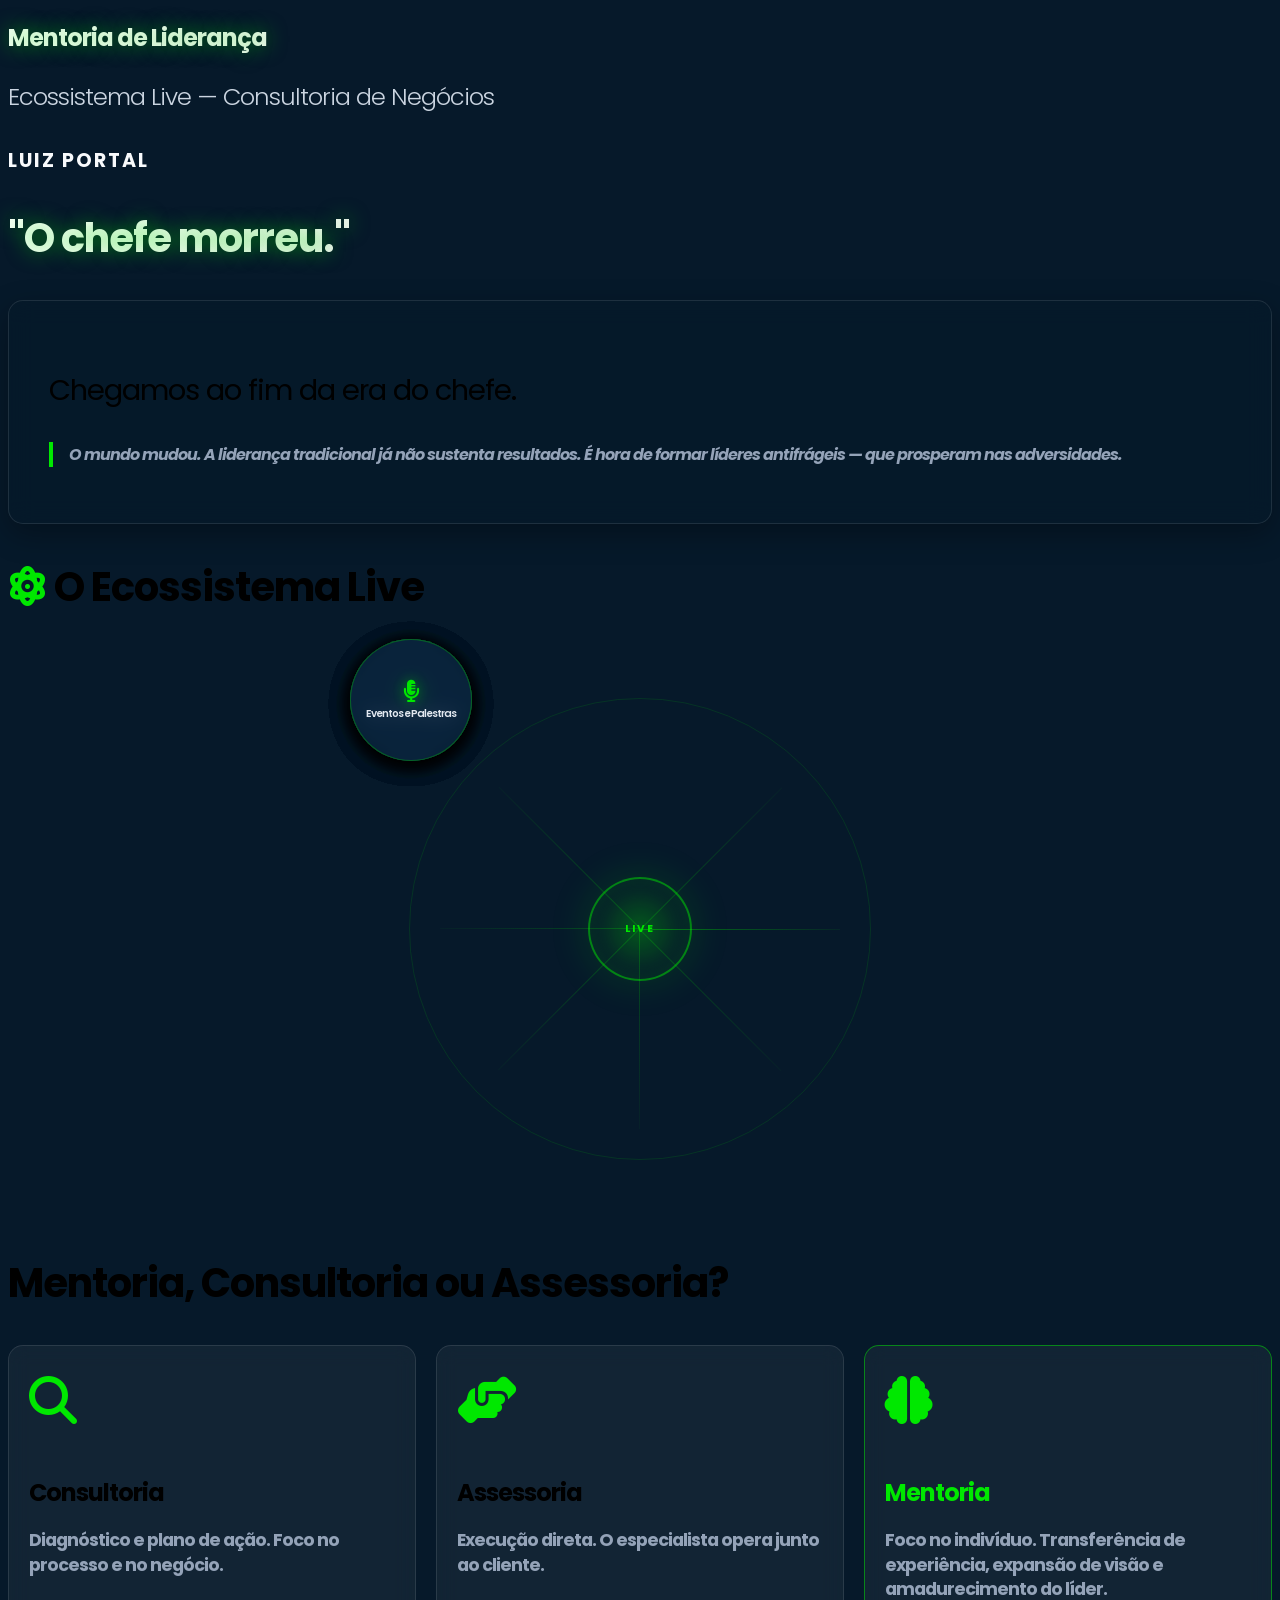
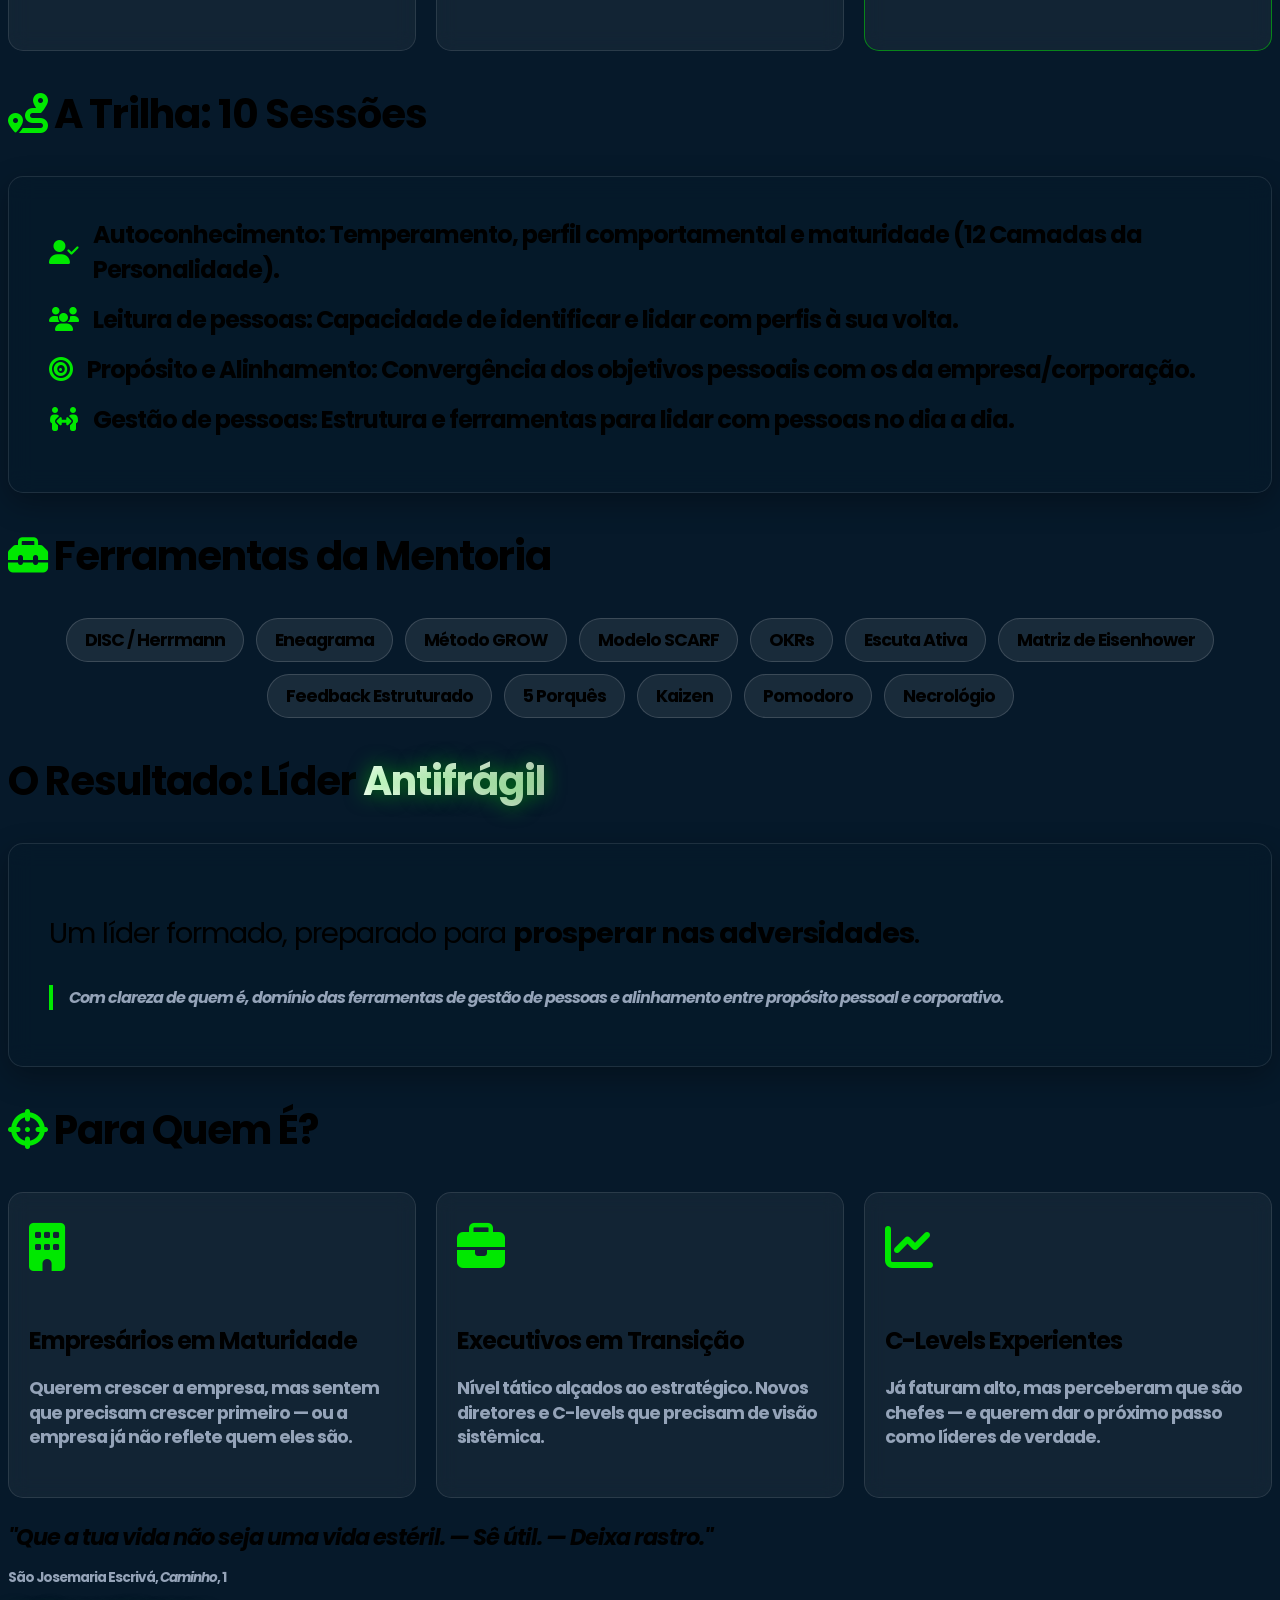
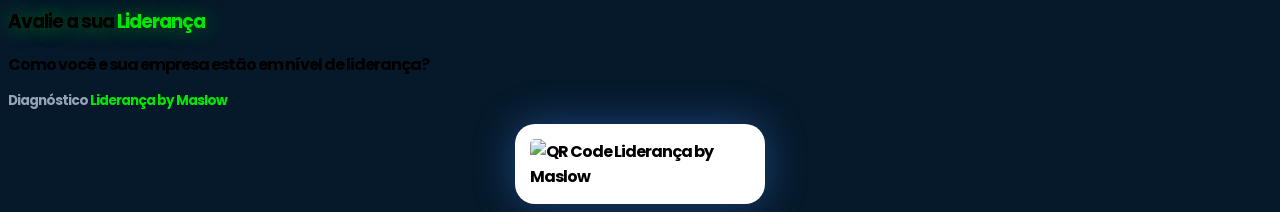
==== index.html @ 2dcf070c "Redesign: mandala circular premium com orbital ring, linhas conectoras e centro pulsante" ====
<!DOCTYPE html>
<html lang="pt-BR">

<head>
    <meta charset="utf-8">
    <title>Apresentação BNI - Luiz Portal</title>
    <meta name="viewport" content="width=device-width, initial-scale=1.0, maximum-scale=1.0, user-scalable=no">

    <link rel="stylesheet" href="https://cdnjs.cloudflare.com/ajax/libs/reveal.js/4.5.0/reset.min.css">
    <link rel="stylesheet" href="https://cdnjs.cloudflare.com/ajax/libs/reveal.js/4.5.0/reveal.min.css">
    <link rel="stylesheet" href="https://cdnjs.cloudflare.com/ajax/libs/reveal.js/4.5.0/theme/black.min.css" id="theme">
    <!-- Fonts from Live V6.0 -->
    <link href="https://fonts.googleapis.com/css2?family=Poppins:wght@400;500;600;700&display=swap" rel="stylesheet">

    <!-- Custom Styles -->
    <link rel="stylesheet" href="style.css">
    <!-- FontAwesome for Icons -->
    <link rel="stylesheet" href="https://cdnjs.cloudflare.com/ajax/libs/font-awesome/6.4.0/css/all.min.css">

    <style>
        /* === MANDALA CIRCULAR PREMIUM === */
        .mandala-container {
            position: relative;
            width: 580px;
            height: 580px;
            margin: -10px auto 0;
        }

        /* Anel orbital */
        .mandala-orbit {
            position: absolute;
            top: 50%;
            left: 50%;
            width: 460px;
            height: 460px;
            transform: translate(-50%, -50%);
            border: 1px solid rgba(0, 232, 0, 0.12);
            border-radius: 50%;
        }

        /* Centro pulsante */
        .mandala-core {
            position: absolute;
            top: 50%;
            left: 50%;
            transform: translate(-50%, -50%);
            width: 100px;
            height: 100px;
            border-radius: 50%;
            background: radial-gradient(circle, rgba(0, 232, 0, 0.3) 0%, rgba(0, 232, 0, 0.05) 60%, transparent 100%);
            border: 2px solid rgba(0, 232, 0, 0.5);
            display: flex;
            align-items: center;
            justify-content: center;
            z-index: 10;
            box-shadow: 0 0 40px rgba(0, 232, 0, 0.15), inset 0 0 20px rgba(0, 232, 0, 0.1);
            animation: corePulse 3s ease-in-out infinite;
        }

        @keyframes corePulse {

            0%,
            100% {
                box-shadow: 0 0 40px rgba(0, 232, 0, 0.15), inset 0 0 20px rgba(0, 232, 0, 0.1);
            }

            50% {
                box-shadow: 0 0 60px rgba(0, 232, 0, 0.3), inset 0 0 30px rgba(0, 232, 0, 0.15);
            }
        }

        .mandala-core span {
            font-size: 0.65rem;
            font-weight: 700;
            text-transform: uppercase;
            letter-spacing: 2px;
            color: #00e800;
        }

        /* Nó (pétala) */
        .m-node {
            position: absolute;
            width: 120px;
            height: 120px;
            border-radius: 50%;
            background: rgba(10, 36, 61, 0.85);
            backdrop-filter: blur(8px);
            border: 1px solid rgba(0, 232, 0, 0.3);
            display: flex;
            flex-direction: column;
            align-items: center;
            justify-content: center;
            text-align: center;
            transition: all 0.4s cubic-bezier(0.4, 0, 0.2, 1);
            z-index: 5;
            box-shadow: 0 4px 20px rgba(0, 0, 0, 0.4);
        }

        .m-node i {
            font-size: 1.4rem;
            color: #00e800;
            margin-bottom: 5px;
            filter: drop-shadow(0 0 6px rgba(0, 232, 0, 0.4));
        }

        .m-node h4 {
            font-size: 0.65rem;
            margin: 0;
            font-weight: 600;
            line-height: 1.25;
            color: #e2e8f0;
            padding: 0 6px;
        }

        .m-node:hover {
            border-color: rgba(0, 232, 0, 0.8);
            background: rgba(0, 232, 0, 0.1);
            transform: scale(1.12);
            box-shadow: 0 0 30px rgba(0, 232, 0, 0.3);
        }

        /* Linha conectora sutil */
        .m-line {
            position: absolute;
            top: 50%;
            left: 50%;
            width: 200px;
            height: 1px;
            background: linear-gradient(90deg, rgba(0, 232, 0, 0.25), rgba(0, 232, 0, 0.03));
            transform-origin: 0 0;
            z-index: 1;
        }

        /* Posições (8 nós a 45° de distância, raio = 210px do centro) */
        /* Calculado: x = 290 + 210*cos(angle) - 60, y = 290 + 210*sin(angle) - 60  */
        .m-node:nth-of-type(1) {
            top: 20px;
            left: 230px;
        }

        /* 0°   = topo */
        .m-node:nth-of-type(2) {
            top: 64px;
            left: 398px;
        }

        /* 45° */
        .m-node:nth-of-type(3) {
            top: 230px;
            left: 440px;
        }

        /* 90°  = direita */
        .m-node:nth-of-type(4) {
            top: 398px;
            left: 398px;
        }

        /* 135° */
        .m-node:nth-of-type(5) {
            top: 440px;
            left: 230px;
        }

        /* 180° = baixo */
        .m-node:nth-of-type(6) {
            top: 398px;
            left: 62px;
        }

        /* 225° */
        .m-node:nth-of-type(7) {
            top: 230px;
            left: 20px;
        }

        /* 270° = esquerda */
        .m-node:nth-of-type(8) {
            top: 64px;
            left: 62px;
        }

        /* 315° */
        /* Linhas conectoras (ângulos) */
        .m-line:nth-of-type(1) {
            transform: rotate(-90deg);
        }

        .m-line:nth-of-type(2) {
            transform: rotate(-45deg);
        }

        .m-line:nth-of-type(3) {
            transform: rotate(0deg);
        }

        .m-line:nth-of-type(4) {
            transform: rotate(45deg);
        }

        .m-line:nth-of-type(5) {
            transform: rotate(90deg);
        }

        .m-line:nth-of-type(6) {
            transform: rotate(135deg);
        }

        .m-line:nth-of-type(7) {
            transform: rotate(180deg);
        }

        .m-line:nth-of-type(8) {
            transform: rotate(225deg);
        }

        /* === Content-box fix: fundo sólido sem textura === */
        .content-box {
            background: rgba(6, 25, 42, 0.92) !important;
            backdrop-filter: blur(12px) !important;
        }

        /* === Ferramentas === */
        .tools-list {
            display: flex;
            flex-wrap: wrap;
            gap: 12px;
            justify-content: center;
            margin-top: 1.5rem;
        }

        .tool-badge {
            background: rgba(255, 255, 255, 0.08);
            padding: 8px 18px;
            border-radius: 30px;
            font-size: 1.1rem;
            border: 1px solid rgba(255, 255, 255, 0.15);
        }

        /* === Utilitários === */
        .text-sm {
            font-size: 0.85em;
        }

        .italic {
            font-style: italic;
        }

        .text-left {
            text-align: left;
        }
    </style>
</head>

<body>
    <div class="reveal">
        <div class="slides">

            <!-- Slide 1: Capa -->
            <section class="slide-cover textured">
                <h1 class="title-primary glow-text kinetic-gradient">Mentoria de Liderança</h1>
                <h3 class="subtitle">Ecossistema Live — Consultoria de Negócios</h3>
                <p class="presenter-name mt-5">Luiz Portal</p>
            </section>

            <!-- Slide 2: O chefe morreu -->
            <section class="textured">
                <h2 class="section-title kinetic-gradient glow-text">"O chefe morreu."</h2>
                <div class="content-box">
                    <p class="highlight-text">
                        Chegamos ao fim da era do chefe.
                    </p>
                    <p class="fragment fade-up italic text-gray mt-5 border-l-4">
                        O mundo mudou. A liderança tradicional já não sustenta resultados. É hora de formar líderes
                        <strong>antifrágeis</strong> — que prosperam nas adversidades.
                    </p>
                </div>
            </section>

            <!-- Slide 3: Ecossistema Live — Mandala Circular -->
            <section class="textured">
                <h2 class="section-title"><i class="fas fa-atom text-blue"></i> O Ecossistema Live</h2>
                <div class="mandala-container">
                    <!-- Anel orbital -->
                    <div class="mandala-orbit"></div>
                    <!-- Linhas conectoras -->
                    <div class="m-line"></div>
                    <div class="m-line"></div>
                    <div class="m-line"></div>
                    <div class="m-line"></div>
                    <div class="m-line"></div>
                    <div class="m-line"></div>
                    <div class="m-line"></div>
                    <div class="m-line"></div>
                    <!-- Centro -->
                    <div class="mandala-core">
                        <span>Live</span>
                    </div>
                    <!-- 8 Nós -->
                    <div class="m-node fragment zoom-in">
                        <i class="fas fa-chart-line"></i>
                        <h4>Consultoria Estratégica</h4>
                    </div>
                    <div class="m-node fragment zoom-in">
                        <i class="fas fa-chess"></i>
                        <h4>Sucessão Empresarial</h4>
                    </div>
                    <div class="m-node fragment zoom-in">
                        <i class="fas fa-users-cog"></i>
                        <h4>Formação de Líderes</h4>
                    </div>
                    <div class="m-node fragment zoom-in">
                        <i class="fas fa-compass"></i>
                        <h4>Mentoria de Líderes</h4>
                    </div>
                    <div class="m-node fragment zoom-in">
                        <i class="fas fa-crown"></i>
                        <h4>Formação do CEO</h4>
                    </div>
                    <div class="m-node fragment zoom-in">
                        <i class="fas fa-book-reader"></i>
                        <h4>Cursos Estratégicos</h4>
                    </div>
                    <div class="m-node fragment zoom-in">
                        <i class="fas fa-laptop-code"></i>
                        <h4>Formações Digitais</h4>
                    </div>
                    <div class="m-node fragment zoom-in">
                        <i class="fas fa-microphone-alt"></i>
                        <h4>Eventos e Palestras</h4>
                    </div>
                </div>
            </section>

            <!-- Slide 4: O que é Mentoria? -->
            <section class="textured">
                <h2 class="section-title">Mentoria, Consultoria ou Assessoria?</h2>
                <div class="cards-container">
                    <div class="glass-card fragment fade-right">
                        <i class="fas fa-search card-icon"></i>
                        <h4>Consultoria</h4>
                        <p>Diagnóstico e plano de ação. Foco no processo e no negócio.</p>
                    </div>
                    <div class="glass-card fragment fade-up">
                        <i class="fas fa-hands-helping card-icon"></i>
                        <h4>Assessoria</h4>
                        <p>Execução direta. O especialista opera junto ao cliente.</p>
                    </div>
                    <div class="glass-card fragment fade-left" style="border-color: rgba(0,232,0,0.5);">
                        <i class="fas fa-brain card-icon"></i>
                        <h4 class="text-green">Mentoria</h4>
                        <p>Foco no <strong>indivíduo</strong>. Transferência de experiência, expansão de visão e
                            amadurecimento do líder.</p>
                    </div>
                </div>
            </section>

            <!-- Slide 5: A Trilha das 10 Sessões -->
            <section class="textured">
                <h2 class="section-title"><i class="fas fa-route text-blue"></i> A Trilha: 10 Sessões</h2>
                <div class="content-box text-left">
                    <ul class="clean-list">
                        <li class="fragment fade-up">
                            <i class="fas fa-user-check text-green"></i>
                            <span><strong>Autoconhecimento:</strong> Temperamento, perfil comportamental e maturidade
                                (12 Camadas da Personalidade).</span>
                        </li>
                        <li class="fragment fade-up">
                            <i class="fas fa-users text-green"></i>
                            <span><strong>Leitura de pessoas:</strong> Capacidade de identificar e lidar com perfis à
                                sua volta.</span>
                        </li>
                        <li class="fragment fade-up">
                            <i class="fas fa-bullseye text-green"></i>
                            <span><strong>Propósito e Alinhamento:</strong> Convergência dos objetivos pessoais com os
                                da empresa/corporação.</span>
                        </li>
                        <li class="fragment fade-up">
                            <i class="fas fa-people-arrows text-green"></i>
                            <span><strong>Gestão de pessoas:</strong> Estrutura e ferramentas para lidar com pessoas no
                                dia a dia.</span>
                        </li>
                    </ul>
                </div>
            </section>

            <!-- Slide 6: Ferramentas -->
            <section class="textured">
                <h2 class="section-title"><i class="fas fa-toolbox text-blue"></i> Ferramentas da Mentoria</h2>
                <div class="tools-list">
                    <div class="tool-badge fragment fade-up">DISC / Herrmann</div>
                    <div class="tool-badge fragment fade-up">Eneagrama</div>
                    <div class="tool-badge fragment fade-up">Método GROW</div>
                    <div class="tool-badge fragment fade-up">Modelo SCARF</div>
                    <div class="tool-badge fragment fade-up">OKRs</div>
                    <div class="tool-badge fragment fade-up">Escuta Ativa</div>
                    <div class="tool-badge fragment fade-up">Matriz de Eisenhower</div>
                    <div class="tool-badge fragment fade-up">Feedback Estruturado</div>
                    <div class="tool-badge fragment fade-up">5 Porquês</div>
                    <div class="tool-badge fragment fade-up">Kaizen</div>
                    <div class="tool-badge fragment fade-up">Pomodoro</div>
                    <div class="tool-badge fragment fade-up">Necrológio</div>
                </div>
            </section>

            <!-- Slide 7: O Destino — Líder Antifrágil -->
            <section class="textured">
                <h2 class="section-title">O Resultado: Líder <span class="kinetic-gradient glow-text">Antifrágil</span>
                </h2>
                <div class="content-box">
                    <p class="highlight-text">
                        Um líder formado, preparado para <strong>prosperar nas adversidades</strong>.
                    </p>
                    <p class="fragment fade-up italic text-gray mt-5 border-l-4">
                        Com clareza de quem é, domínio das ferramentas de gestão de pessoas e alinhamento entre
                        propósito pessoal e corporativo.
                    </p>
                </div>
            </section>

            <!-- Slide 8: Público-Alvo -->
            <section class="textured">
                <h2 class="section-title"><i class="fas fa-crosshairs text-blue"></i> Para Quem É?</h2>
                <div class="cards-container" style="flex-wrap: wrap;">
                    <div class="glass-card fragment fade-up" style="min-width: 240px;">
                        <i class="fas fa-building card-icon"></i>
                        <h4>Empresários em Maturidade</h4>
                        <p>Querem crescer a empresa, mas sentem que precisam crescer primeiro — ou a empresa já não
                            reflete quem eles são.</p>
                    </div>
                    <div class="glass-card fragment fade-up" style="min-width: 240px;">
                        <i class="fas fa-briefcase card-icon"></i>
                        <h4>Executivos em Transição</h4>
                        <p>Nível tático alçados ao estratégico. Novos diretores e C-levels que precisam de visão
                            sistêmica.</p>
                    </div>
                    <div class="glass-card fragment fade-up" style="min-width: 240px;">
                        <i class="fas fa-chart-line card-icon"></i>
                        <h4>C-Levels Experientes</h4>
                        <p>Já faturam alto, mas perceberam que são chefes — e querem dar o próximo passo como líderes de
                            verdade.</p>
                    </div>
                </div>
            </section>

            <!-- Slide 9: Encerramento — QR Code + Frase -->
            <section class="textured">
                <p class="italic" style="font-size: 1.4rem; line-height: 1.5; margin-bottom: 0.3rem;">
                    "Que a tua vida não seja uma vida estéril. — Sê útil. — Deixa rastro."
                </p>
                <p class="text-gray text-sm" style="margin-bottom: 1.2rem;">São Josemaria Escrivá, <em>Caminho</em>, 1
                </p>
                <h3 class="glow-text" style="margin-bottom: 0.3rem;">Avalie a sua <span
                        class="text-blue">Liderança</span></h3>
                <p style="font-size: 1rem; margin-bottom: 0.2rem;">Como você e sua empresa estão em nível de liderança?
                </p>
                <p class="text-sm text-gray" style="margin-bottom: 0.8rem;">Diagnóstico <strong
                        class="text-green">Liderança by Maslow</strong></p>
                <div class="qr-container">
                    <img src="https://api.qrserver.com/v1/create-qr-code/?size=250x250&data=https://ecossistemalive.github.io/bni-luiz-portal-maslow/diagnostico"
                        alt="QR Code Liderança by Maslow" class="qr-image" style="max-width: 220px;">
                </div>
            </section>

        </div>
    </div>

    <script src="https://cdnjs.cloudflare.com/ajax/libs/reveal.js/4.5.0/reveal.min.js"></script>
    <script>
        Reveal.initialize({
            hash: true,
            transition: 'fade',
            backgroundTransition: 'fade',
            transitionSpeed: 'slow',
            autoAnimateEasing: 'ease-out',
            autoAnimateDuration: 1.0,
            autoAnimateUnmatched: false
        });
    </script>
</body>

</html>
---- style.css ----
/* Custom styles for BNI Presentation */
:root {
    --primary-blue: #00e800;
    --primary-indigo: #00bf00;
    --accent-green: #00e800;
    --text-gray: #94a3b8;
}

body {
    font-family: 'Poppins', -apple-system, sans-serif;
    background-color: #06192a;
}

.reveal {
    background-color: #06192a;
}

.textured {
    background-image: url('https://www.transparenttextures.com/patterns/cubes.png');
    background-repeat: repeat !important;
    background-size: auto !important;
}

.reveal,
.reveal h1,
.reveal h2,
.reveal h3,
.reveal h4,
.reveal h5,
.reveal h6 {
    font-family: 'Poppins', sans-serif;
    text-transform: none;
    font-weight: 700;
    letter-spacing: -1px;
}

.text-blue {
    color: var(--primary-blue);
}

.text-indigo {
    color: var(--primary-indigo);
}

.text-green {
    color: var(--accent-green);
}

.text-gray {
    color: var(--text-gray);
}

.mt-4 {
    margin-top: 1rem;
}

.mt-5 {
    margin-top: 2rem;
}

.border-l-4 {
    border-left: 4px solid var(--primary-blue);
    padding-left: 1rem;
}

.glow-text {
    text-shadow: 0 0 20px rgba(0, 232, 0, 0.5);
}

.kinetic-gradient {
    background: linear-gradient(90deg, #ffffff 0%, #cccccc 50%, #00e800 100%);
    background-size: 200% auto;
    -webkit-background-clip: text;
    -webkit-text-fill-color: transparent;
    animation: flowGradient 4s linear infinite;
}

@keyframes flowGradient {
    0% {
        background-position: 0% center;
    }

    100% {
        background-position: 200% center;
    }
}

.subtitle {
    color: #cbd5e1 !important;
    font-weight: 300 !important;
    font-size: 1.5rem !important;
}

.presenter-name {
    font-size: 1.2rem;
    letter-spacing: 2px;
    text-transform: uppercase;
    color: #f8fafc;
}

.section-title {
    margin-bottom: 2rem !important;
    font-size: 2.5rem !important;
}

.content-box {
    background: rgba(255, 255, 255, 0.05);
    border: 1px solid rgba(255, 255, 255, 0.1);
    border-radius: 15px;
    padding: 40px;
    box-shadow: 0 10px 30px rgba(0, 0, 0, 0.3);
    backdrop-filter: blur(10px);
}

.highlight-text {
    font-size: 1.8rem;
    font-weight: 400;
    line-height: 1.4;
    margin-bottom: 1.5rem;
}

.clean-list {
    list-style: none;
    padding: 0;
    margin: 0;
    text-align: left;
    display: inline-block;
}

.clean-list li {
    margin-bottom: 15px;
    font-size: 1.5rem;
    display: flex;
    align-items: center;
    gap: 15px;
}

.cards-container {
    display: flex;
    gap: 20px;
    justify-content: center;
    margin-top: 2rem;
}

.glass-card {
    flex: 1;
    background: rgba(255, 255, 255, 0.05);
    border: 1px solid rgba(255, 255, 255, 0.1);
    border-radius: 15px;
    padding: 30px 20px;
    backdrop-filter: blur(10px);
    transition: transform 0.3s ease;
}

.glass-card:hover {
    transform: translateY(-10px);
    background: rgba(255, 255, 255, 0.08);
    border-color: rgba(59, 130, 246, 0.4);
}

.card-icon {
    font-size: 3rem;
    color: var(--primary-blue);
    margin-bottom: 20px;
}

.glass-card h4 {
    font-size: 1.5rem;
    margin-bottom: 15px;
}

.glass-card p {
    font-size: 1.1rem;
    color: var(--text-gray);
    line-height: 1.4;
}

.qr-container {
    display: flex;
    justify-content: center;
    align-items: center;
}

.qr-image {
    background: white;
    padding: 15px;
    border-radius: 20px;
    box-shadow: 0 0 40px rgba(59, 130, 246, 0.4);
    max-width: 300px;
    transition: transform 0.3s;
}

.qr-image:hover {
    transform: scale(1.05);
}

.contact-box {
    background: rgba(59, 130, 246, 0.1);
    border: 1px solid rgba(59, 130, 246, 0.2);
    border-radius: 15px;
    padding: 30px;
    display: inline-block;
}

.contact-box p {
    font-size: 1.5rem;
    margin: 0 0 10px 0;
}

.contact-box h3 {
    margin: 0;
    font-size: 2rem;
}
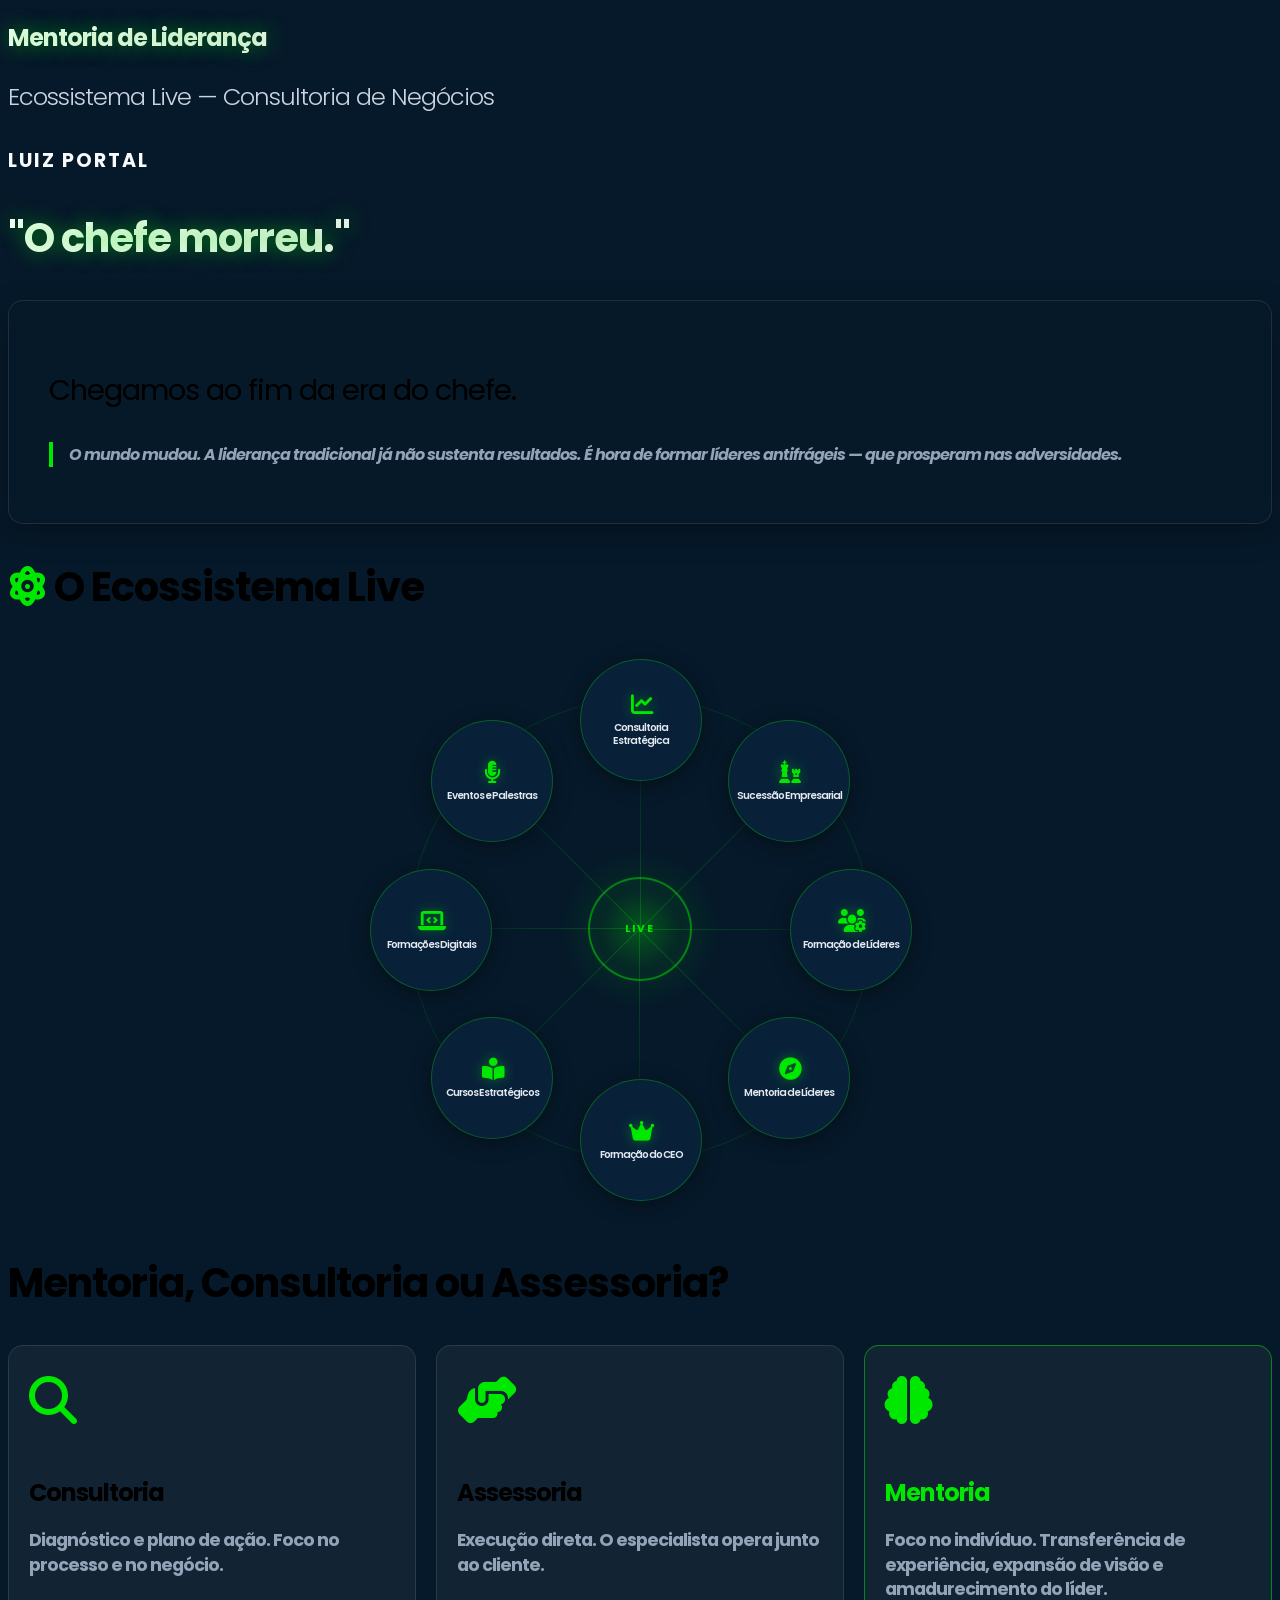
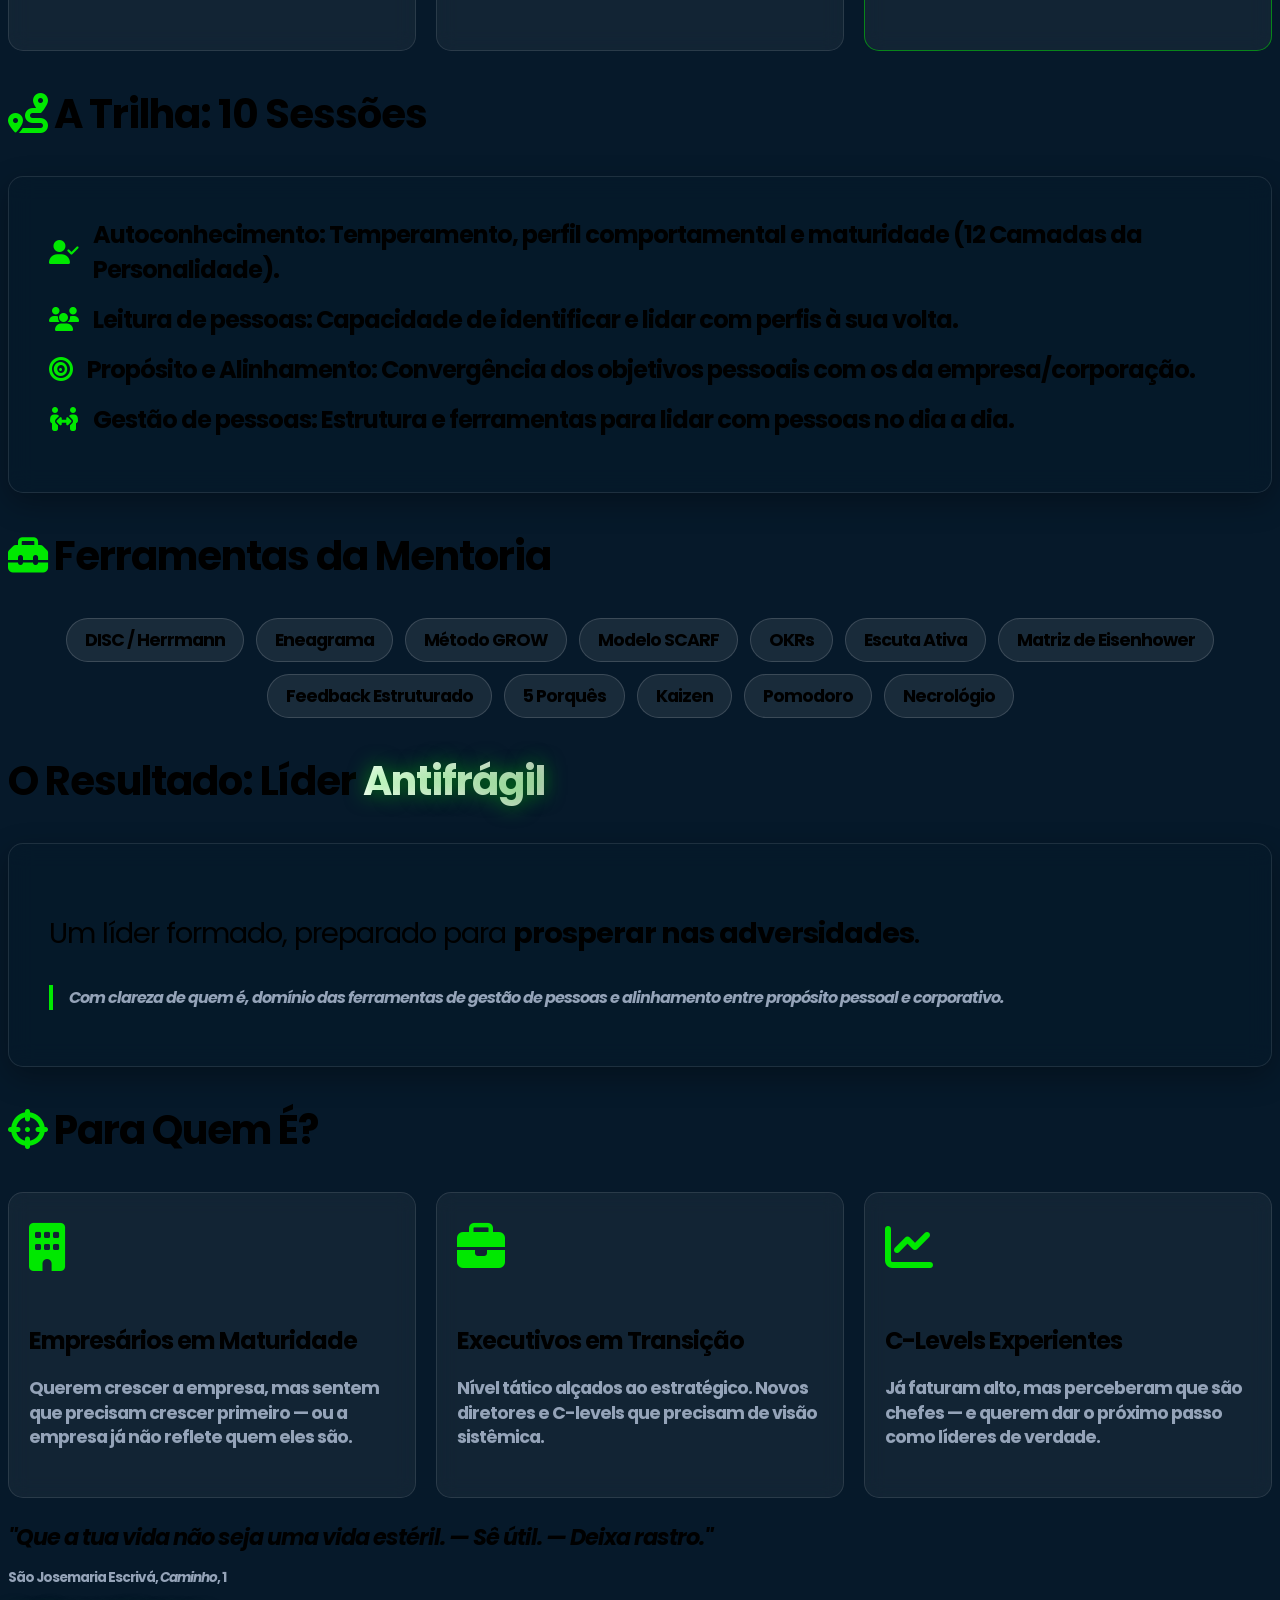
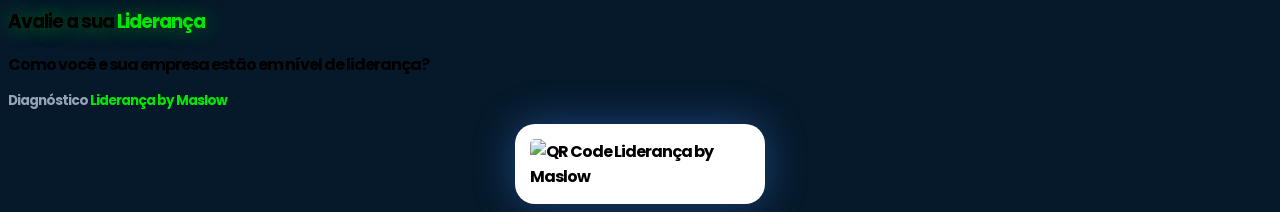
==== commit 5b1e2570: "Fix: inline positions for mandala nodes and connector lines" ====
--- a/index.html
+++ b/index.html
@@ -131,88 +131,6 @@
             z-index: 1;
         }
 
-        /* Posições (8 nós a 45° de distância, raio = 210px do centro) */
-        /* Calculado: x = 290 + 210*cos(angle) - 60, y = 290 + 210*sin(angle) - 60  */
-        .m-node:nth-of-type(1) {
-            top: 20px;
-            left: 230px;
-        }
-
-        /* 0°   = topo */
-        .m-node:nth-of-type(2) {
-            top: 64px;
-            left: 398px;
-        }
-
-        /* 45° */
-        .m-node:nth-of-type(3) {
-            top: 230px;
-            left: 440px;
-        }
-
-        /* 90°  = direita */
-        .m-node:nth-of-type(4) {
-            top: 398px;
-            left: 398px;
-        }
-
-        /* 135° */
-        .m-node:nth-of-type(5) {
-            top: 440px;
-            left: 230px;
-        }
-
-        /* 180° = baixo */
-        .m-node:nth-of-type(6) {
-            top: 398px;
-            left: 62px;
-        }
-
-        /* 225° */
-        .m-node:nth-of-type(7) {
-            top: 230px;
-            left: 20px;
-        }
-
-        /* 270° = esquerda */
-        .m-node:nth-of-type(8) {
-            top: 64px;
-            left: 62px;
-        }
-
-        /* 315° */
-        /* Linhas conectoras (ângulos) */
-        .m-line:nth-of-type(1) {
-            transform: rotate(-90deg);
-        }
-
-        .m-line:nth-of-type(2) {
-            transform: rotate(-45deg);
-        }
-
-        .m-line:nth-of-type(3) {
-            transform: rotate(0deg);
-        }
-
-        .m-line:nth-of-type(4) {
-            transform: rotate(45deg);
-        }
-
-        .m-line:nth-of-type(5) {
-            transform: rotate(90deg);
-        }
-
-        .m-line:nth-of-type(6) {
-            transform: rotate(135deg);
-        }
-
-        .m-line:nth-of-type(7) {
-            transform: rotate(180deg);
-        }
-
-        .m-line:nth-of-type(8) {
-            transform: rotate(225deg);
-        }
 
         /* === Content-box fix: fundo sólido sem textura === */
         .content-box {
@@ -283,49 +201,49 @@
                 <div class="mandala-container">
                     <!-- Anel orbital -->
                     <div class="mandala-orbit"></div>
-                    <!-- Linhas conectoras -->
-                    <div class="m-line"></div>
-                    <div class="m-line"></div>
-                    <div class="m-line"></div>
-                    <div class="m-line"></div>
-                    <div class="m-line"></div>
-                    <div class="m-line"></div>
-                    <div class="m-line"></div>
-                    <div class="m-line"></div>
+                    <!-- Linhas conectoras (inline rotation) -->
+                    <div class="m-line" style="transform: rotate(-90deg);"></div>
+                    <div class="m-line" style="transform: rotate(-45deg);"></div>
+                    <div class="m-line" style="transform: rotate(0deg);"></div>
+                    <div class="m-line" style="transform: rotate(45deg);"></div>
+                    <div class="m-line" style="transform: rotate(90deg);"></div>
+                    <div class="m-line" style="transform: rotate(135deg);"></div>
+                    <div class="m-line" style="transform: rotate(180deg);"></div>
+                    <div class="m-line" style="transform: rotate(225deg);"></div>
                     <!-- Centro -->
                     <div class="mandala-core">
                         <span>Live</span>
                     </div>
-                    <!-- 8 Nós -->
-                    <div class="m-node fragment zoom-in">
+                    <!-- 8 Nós com posição inline -->
+                    <div class="m-node fragment zoom-in" style="top:20px; left:230px;">
                         <i class="fas fa-chart-line"></i>
                         <h4>Consultoria Estratégica</h4>
                     </div>
-                    <div class="m-node fragment zoom-in">
+                    <div class="m-node fragment zoom-in" style="top:81px; left:378px;">
                         <i class="fas fa-chess"></i>
                         <h4>Sucessão Empresarial</h4>
                     </div>
-                    <div class="m-node fragment zoom-in">
+                    <div class="m-node fragment zoom-in" style="top:230px; left:440px;">
                         <i class="fas fa-users-cog"></i>
                         <h4>Formação de Líderes</h4>
                     </div>
-                    <div class="m-node fragment zoom-in">
+                    <div class="m-node fragment zoom-in" style="top:378px; left:378px;">
                         <i class="fas fa-compass"></i>
                         <h4>Mentoria de Líderes</h4>
                     </div>
-                    <div class="m-node fragment zoom-in">
+                    <div class="m-node fragment zoom-in" style="top:440px; left:230px;">
                         <i class="fas fa-crown"></i>
                         <h4>Formação do CEO</h4>
                     </div>
-                    <div class="m-node fragment zoom-in">
+                    <div class="m-node fragment zoom-in" style="top:378px; left:81px;">
                         <i class="fas fa-book-reader"></i>
                         <h4>Cursos Estratégicos</h4>
                     </div>
-                    <div class="m-node fragment zoom-in">
+                    <div class="m-node fragment zoom-in" style="top:230px; left:20px;">
                         <i class="fas fa-laptop-code"></i>
                         <h4>Formações Digitais</h4>
                     </div>
-                    <div class="m-node fragment zoom-in">
+                    <div class="m-node fragment zoom-in" style="top:81px; left:81px;">
                         <i class="fas fa-microphone-alt"></i>
                         <h4>Eventos e Palestras</h4>
                     </div>
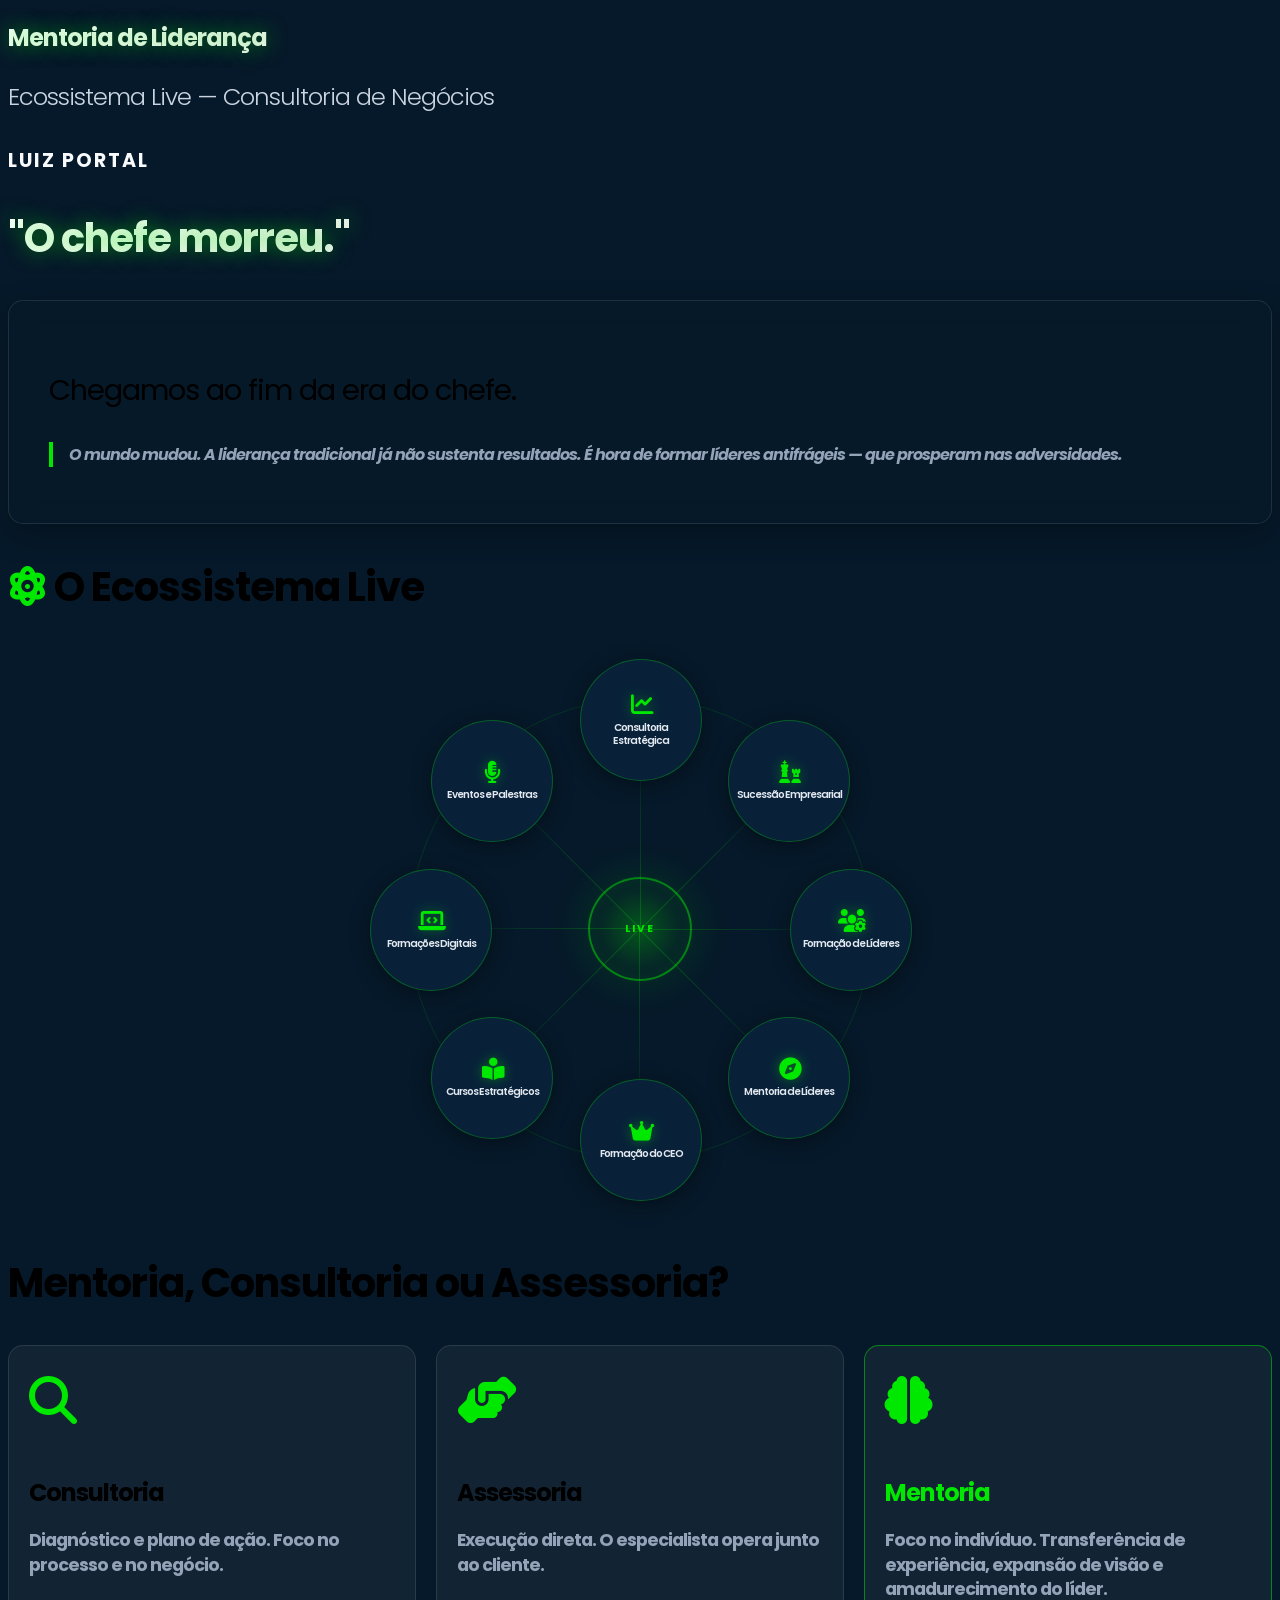
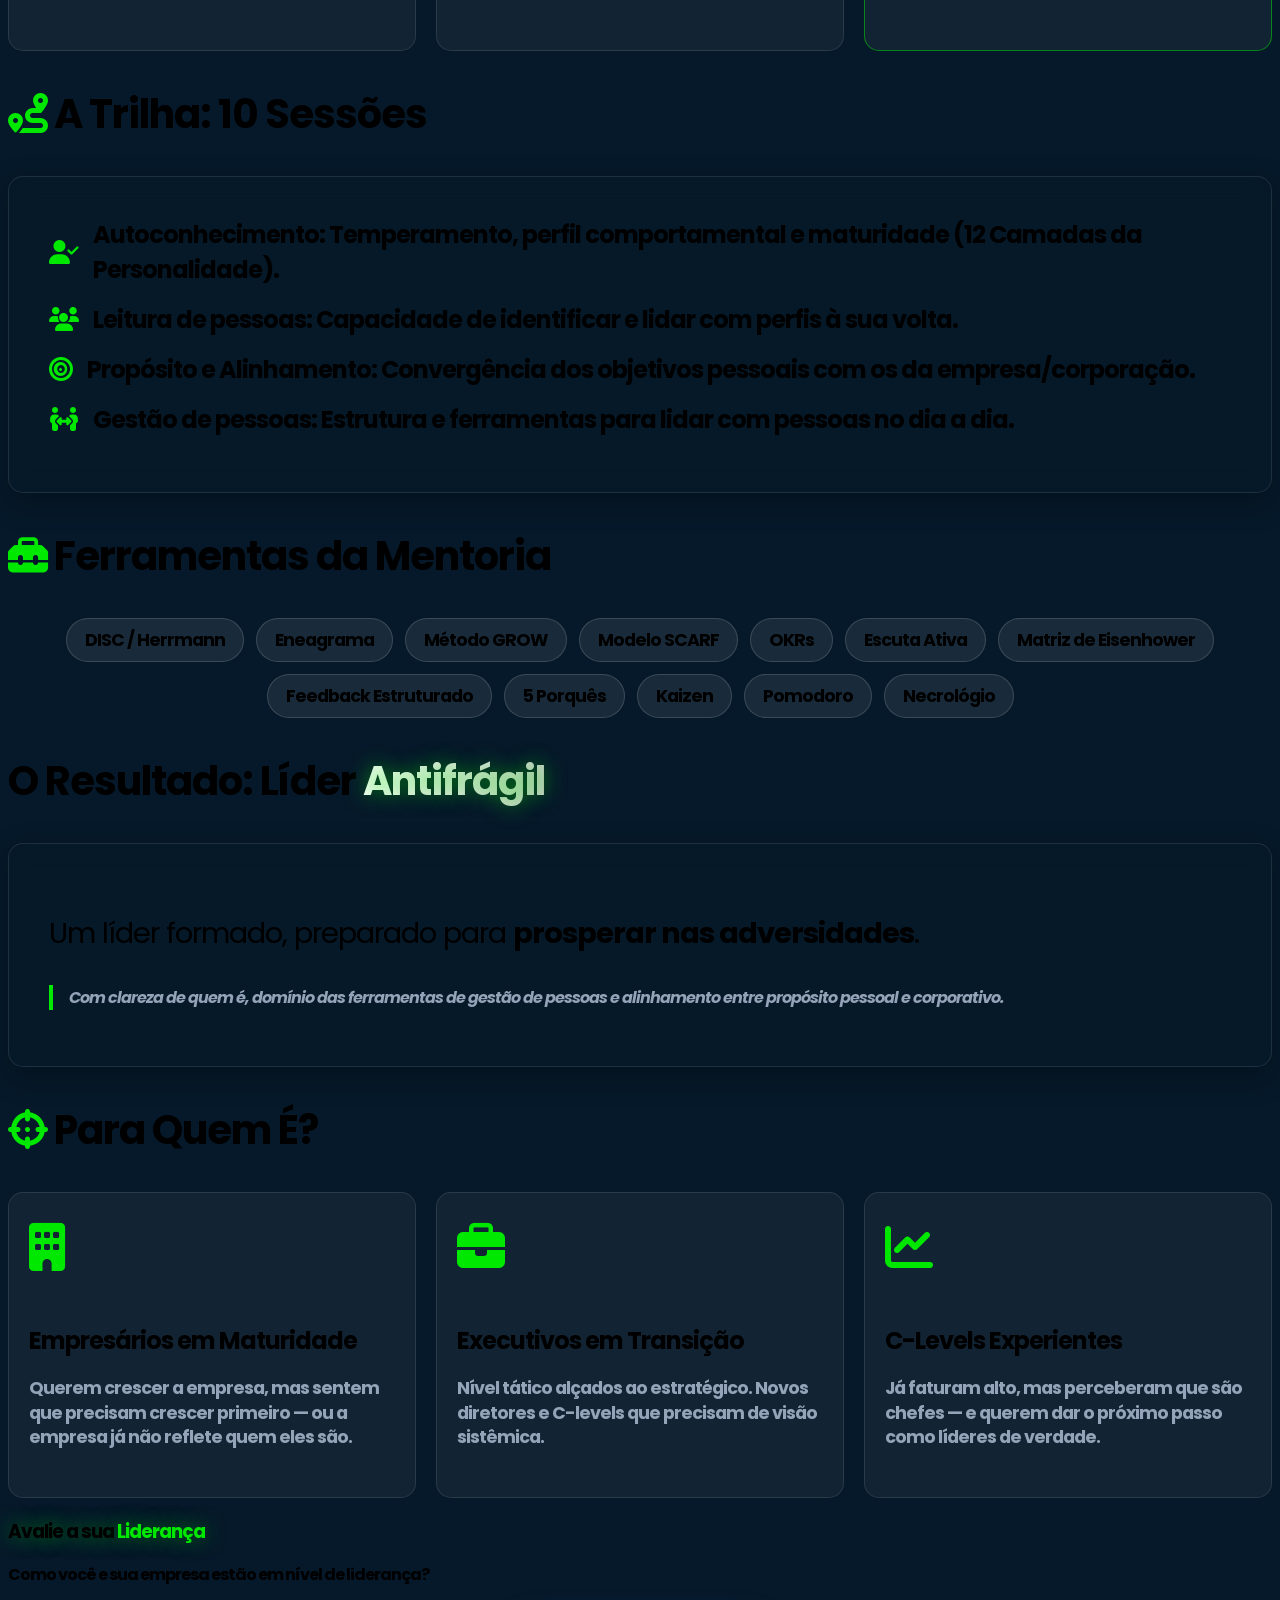
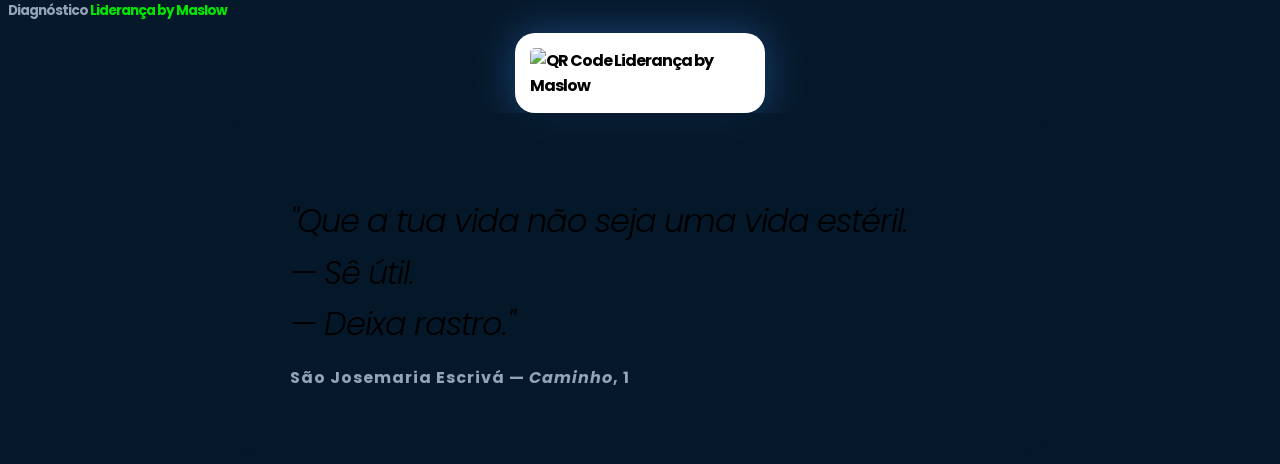
==== commit e149004d: "Add: slide final exclusivo com frase Escriva sobre imagem de pegadas na areia" ====
--- a/index.html
+++ b/index.html
@@ -361,13 +361,8 @@
                 </div>
             </section>
 
-            <!-- Slide 9: Encerramento — QR Code + Frase -->
-            <section class="textured">
-                <p class="italic" style="font-size: 1.4rem; line-height: 1.5; margin-bottom: 0.3rem;">
-                    "Que a tua vida não seja uma vida estéril. — Sê útil. — Deixa rastro."
-                </p>
-                <p class="text-gray text-sm" style="margin-bottom: 1.2rem;">São Josemaria Escrivá, <em>Caminho</em>, 1
-                </p>
+            <!-- Slide 9: QR Code — Liderança by Maslow -->
+            <section class="textured">
                 <h3 class="glow-text" style="margin-bottom: 0.3rem;">Avalie a sua <span
                         class="text-blue">Liderança</span></h3>
                 <p style="font-size: 1rem; margin-bottom: 0.2rem;">Como você e sua empresa estão em nível de liderança?
@@ -377,6 +372,22 @@
                 <div class="qr-container">
                     <img src="https://api.qrserver.com/v1/create-qr-code/?size=250x250&data=https://ecossistemalive.github.io/bni-luiz-portal-maslow/diagnostico"
                         alt="QR Code Liderança by Maslow" class="qr-image" style="max-width: 220px;">
+                </div>
+            </section>
+
+            <!-- Slide 10: Encerramento — Frase São Josemaria Escrivá -->
+            <section data-background-image="footprints.png" data-background-size="cover" data-background-opacity="0.35">
+                <div
+                    style="background: rgba(6,25,42,0.75); border-radius: 20px; padding: 50px 60px; backdrop-filter: blur(6px); max-width: 700px; margin: 0 auto;">
+                    <p
+                        style="font-size: 2rem; font-weight: 300; line-height: 1.6; font-style: italic; margin-bottom: 1rem;">
+                        "Que a tua vida não seja uma vida estéril.<br>
+                        — Sê útil.<br>
+                        — Deixa rastro."
+                    </p>
+                    <p class="text-gray" style="font-size: 1rem; letter-spacing: 1px;">
+                        São Josemaria Escrivá — <em>Caminho</em>, 1
+                    </p>
                 </div>
             </section>
 
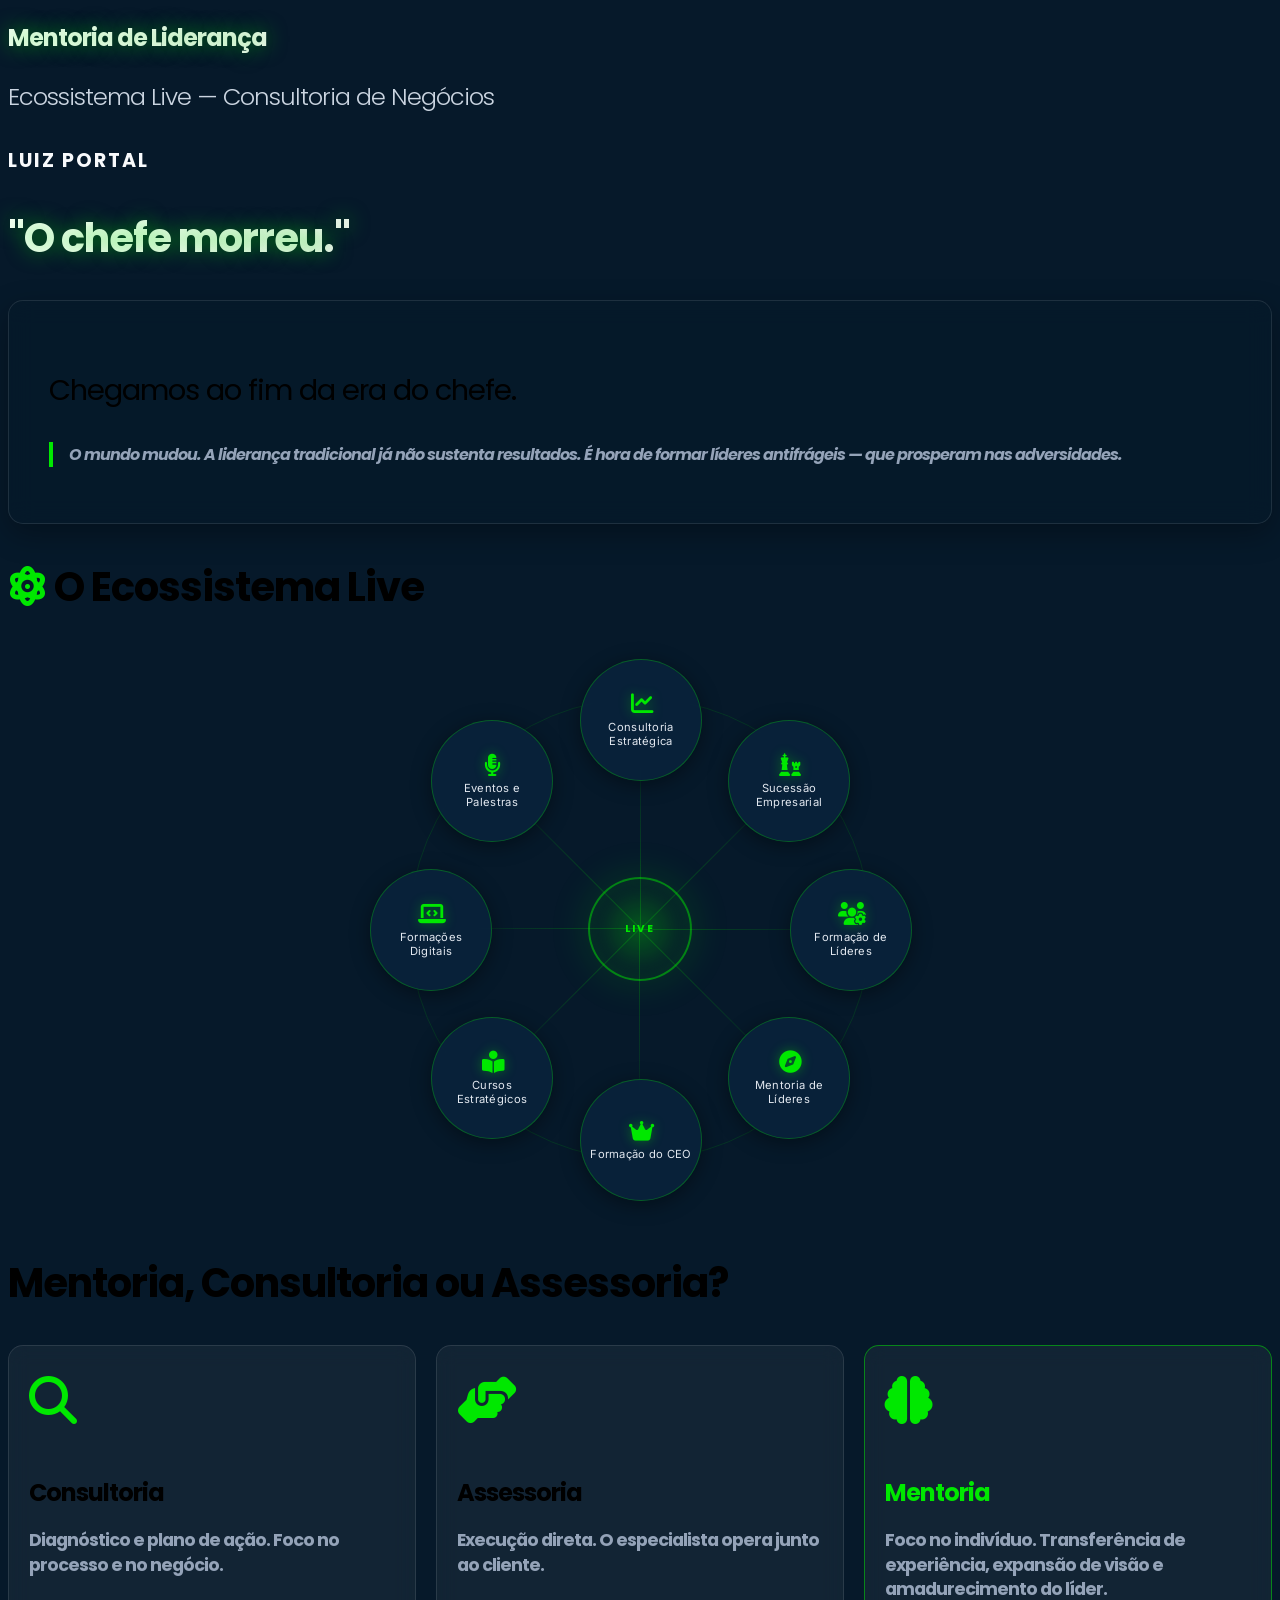
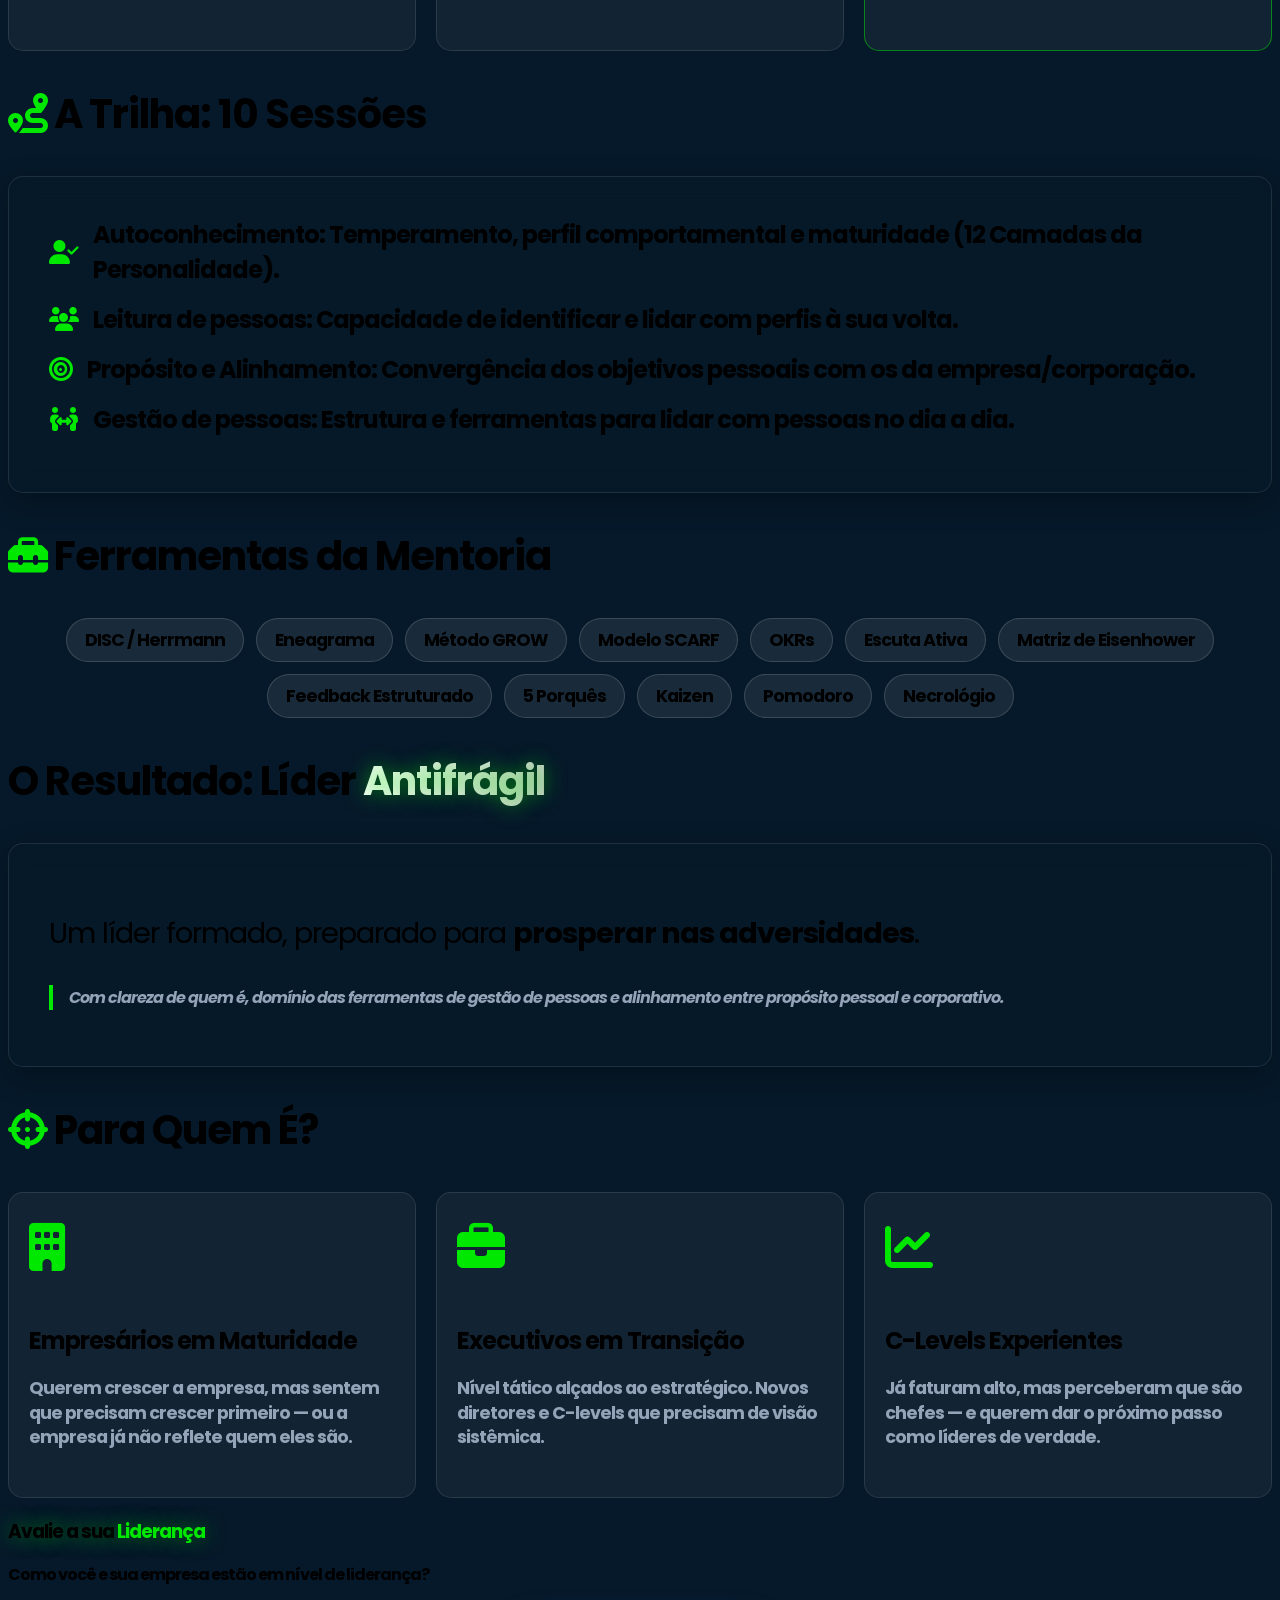
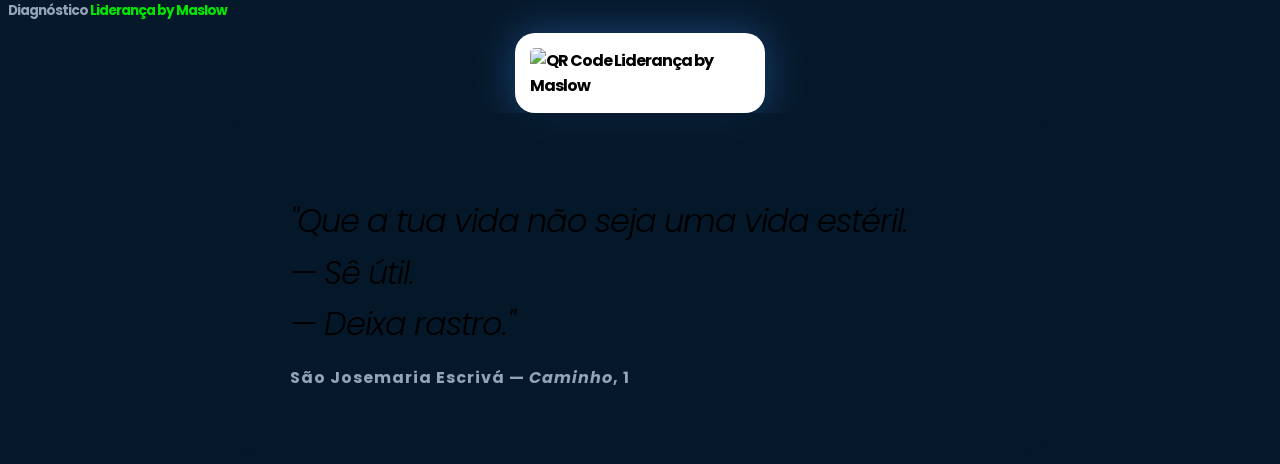
==== commit ca2deb39: "Style: fonte Inter thin para labels da mandala" ====
--- a/index.html
+++ b/index.html
@@ -10,7 +10,9 @@
     <link rel="stylesheet" href="https://cdnjs.cloudflare.com/ajax/libs/reveal.js/4.5.0/reveal.min.css">
     <link rel="stylesheet" href="https://cdnjs.cloudflare.com/ajax/libs/reveal.js/4.5.0/theme/black.min.css" id="theme">
     <!-- Fonts from Live V6.0 -->
-    <link href="https://fonts.googleapis.com/css2?family=Poppins:wght@400;500;600;700&display=swap" rel="stylesheet">
+    <link
+        href="https://fonts.googleapis.com/css2?family=Inter:wght@300;400;500&family=Poppins:wght@400;500;600;700&display=swap"
+        rel="stylesheet">
 
     <!-- Custom Styles -->
     <link rel="stylesheet" href="style.css">
@@ -104,11 +106,13 @@
         }
 
         .m-node h4 {
-            font-size: 0.65rem;
+            font-family: 'Inter', sans-serif;
+            font-size: 0.7rem;
             margin: 0;
-            font-weight: 600;
+            font-weight: 400;
             line-height: 1.25;
             color: #e2e8f0;
+            letter-spacing: 0.3px;
             padding: 0 6px;
         }
 
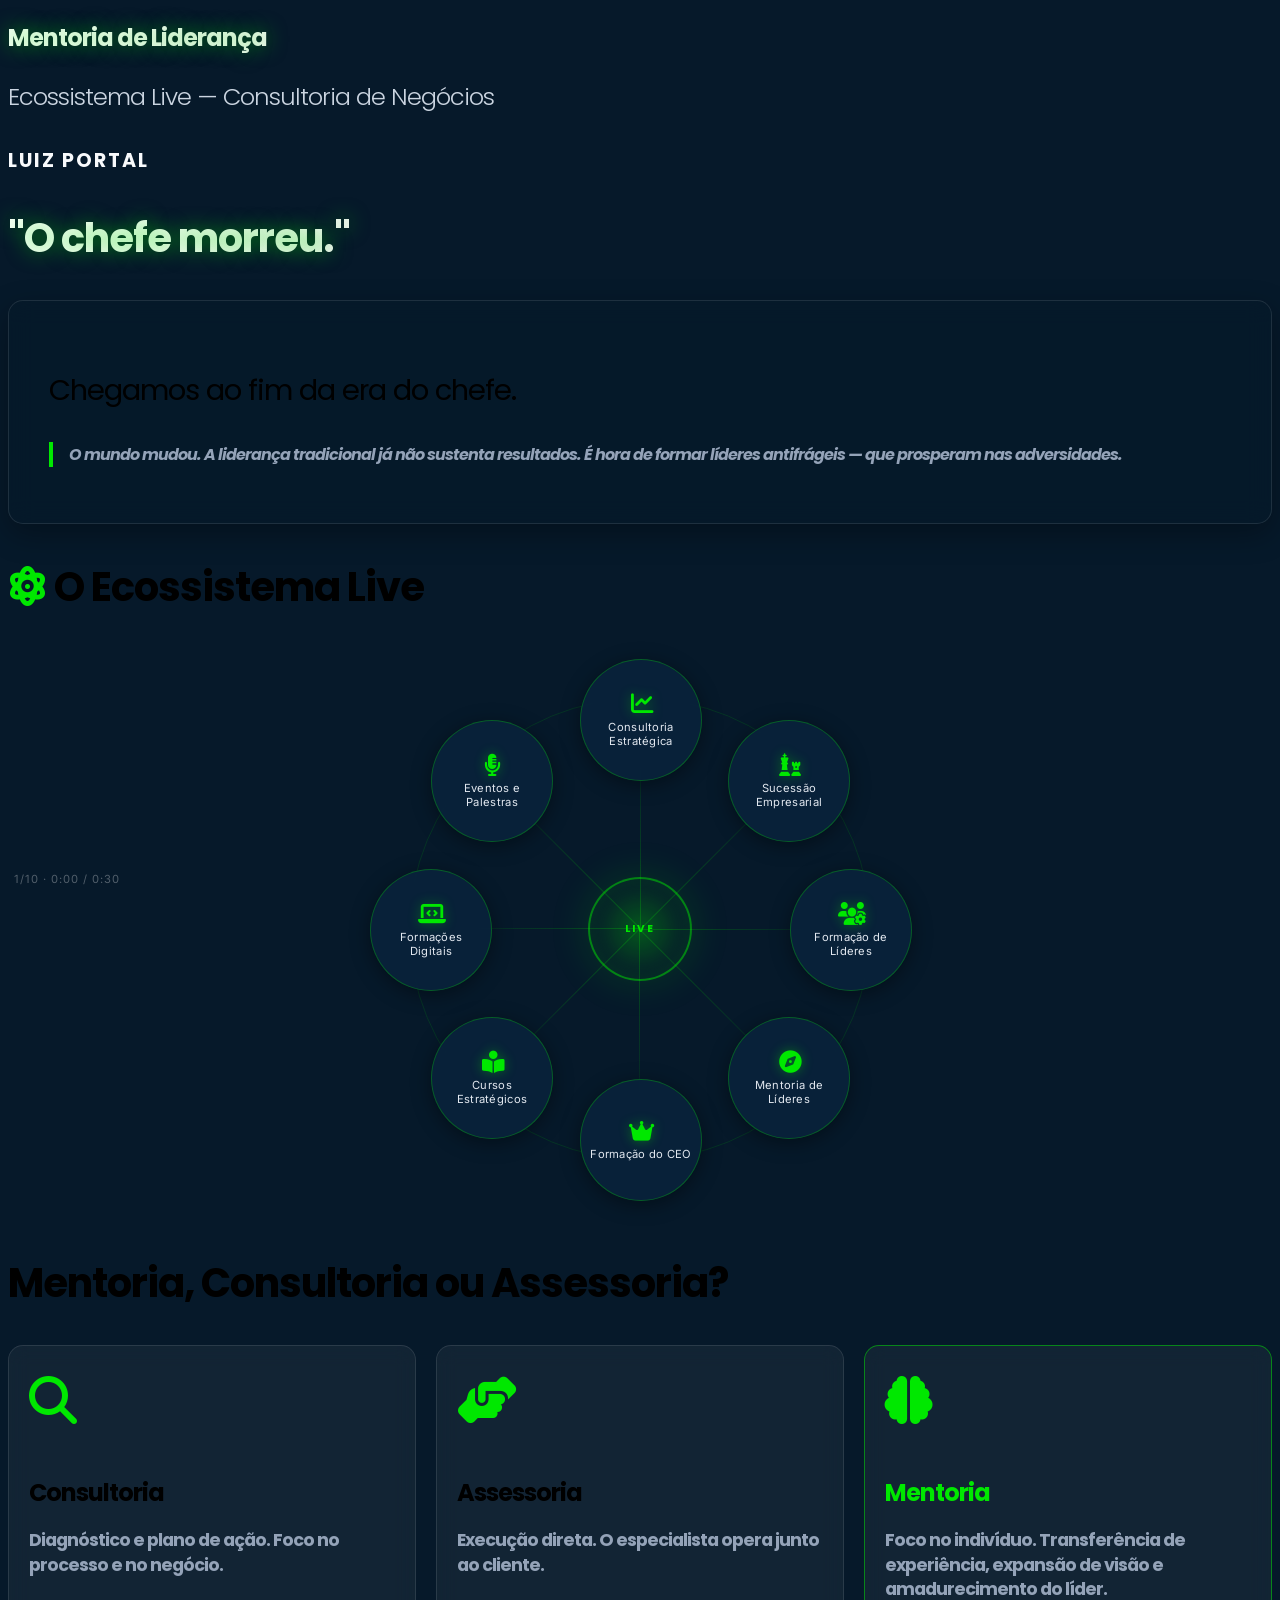
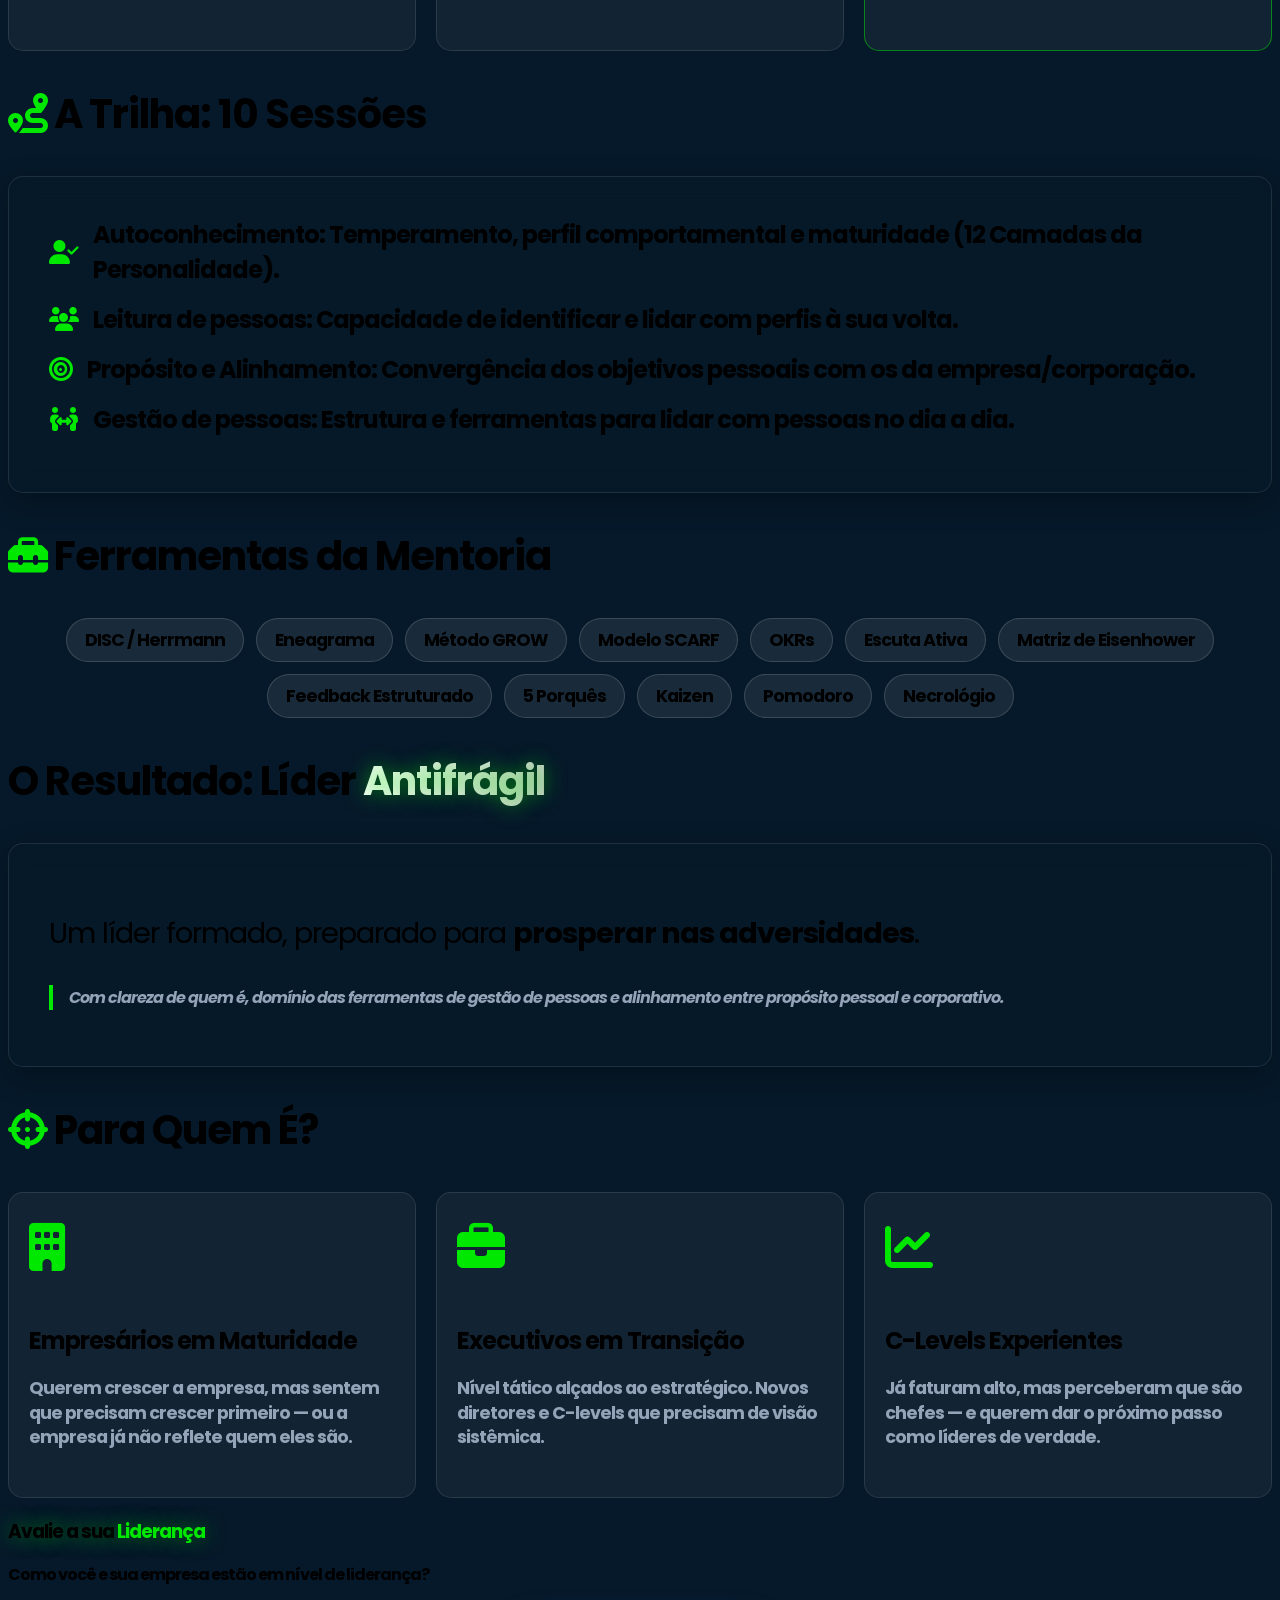
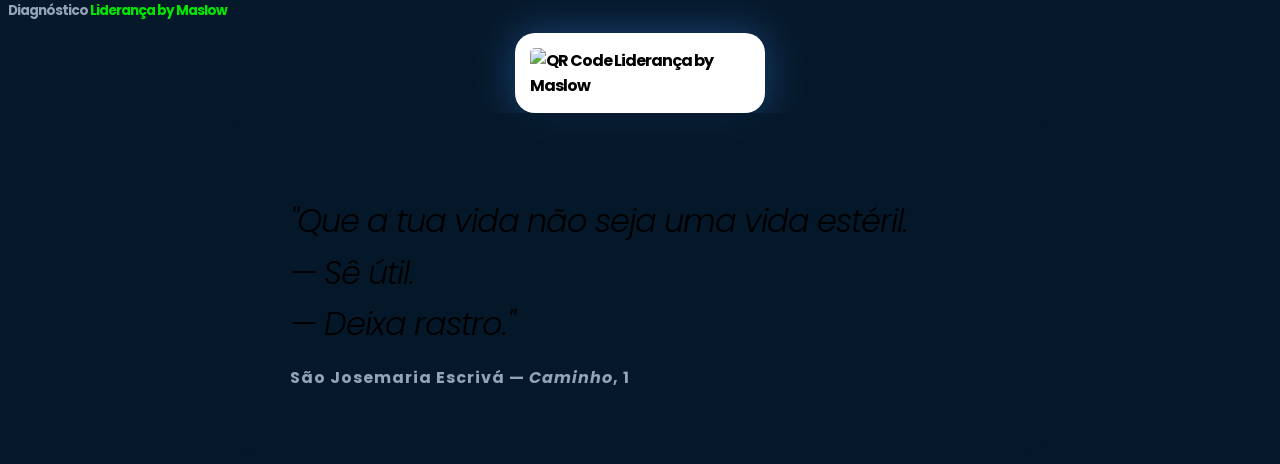
==== commit 9da013b5: "Add: timer discreto com guia de tempo por slide (8 min / 10 slides)" ====
--- a/index.html
+++ b/index.html
@@ -398,8 +398,65 @@
         </div>
     </div>
 
+    <!-- Timer overlay -->
+    <div id="timer-badge" style="
+        position: fixed; bottom: 14px; left: 14px; z-index: 999;
+        font-family: 'Inter', monospace; font-size: 0.7rem;
+        color: rgba(255,255,255,0.3); letter-spacing: 1px;
+        pointer-events: none; transition: color 0.5s;
+    ">
+        <span id="tb-slide">1/10</span> ·
+        <span id="tb-elapsed">0:00</span> /
+        <span id="tb-target">0:30</span>
+    </div>
+
     <script src="https://cdnjs.cloudflare.com/ajax/libs/reveal.js/4.5.0/reveal.min.js"></script>
     <script>
+        // Tempos-alvo acumulados (em segundos) para cada slide
+        // Distribuição para 8 min (480s):
+        // S1=0:30  S2=1:15  S3=2:15  S4=3:15  S5=4:15  S6=5:00  S7=5:45  S8=6:45  S9=7:30  S10=8:00
+        const slideTimes = [30, 75, 135, 195, 255, 300, 345, 405, 450, 480];
+        const totalSlides = slideTimes.length;
+        let timerStarted = false;
+        let startTime = 0;
+        let elapsedInterval = null;
+
+        function fmtTime(s) {
+            const m = Math.floor(s / 60);
+            const sec = Math.floor(s % 60);
+            return m + ':' + String(sec).padStart(2, '0');
+        }
+
+        function updateBadge() {
+            const idx = Reveal.getIndices().h;
+            const badge = document.getElementById('timer-badge');
+            const tbSlide = document.getElementById('tb-slide');
+            const tbTarget = document.getElementById('tb-target');
+
+            tbSlide.textContent = (idx + 1) + '/' + totalSlides;
+            tbTarget.textContent = fmtTime(slideTimes[idx]);
+
+            if (timerStarted) {
+                const elapsed = (Date.now() - startTime) / 1000;
+                const target = slideTimes[idx];
+                // Fica vermelho se passou do tempo daquele slide
+                if (elapsed > target) {
+                    badge.style.color = 'rgba(255,80,80,0.5)';
+                } else if (elapsed > target - 15) {
+                    badge.style.color = 'rgba(255,200,50,0.5)';
+                } else {
+                    badge.style.color = 'rgba(255,255,255,0.3)';
+                }
+            }
+        }
+
+        function tickTimer() {
+            if (!timerStarted) return;
+            const elapsed = (Date.now() - startTime) / 1000;
+            document.getElementById('tb-elapsed').textContent = fmtTime(elapsed);
+            updateBadge();
+        }
+
         Reveal.initialize({
             hash: true,
             transition: 'fade',
@@ -409,7 +466,18 @@
             autoAnimateDuration: 1.0,
             autoAnimateUnmatched: false
         });
+
+        Reveal.on('slidechanged', function (event) {
+            // Inicia timer quando sai do slide 1
+            if (!timerStarted && event.indexh >= 1) {
+                timerStarted = true;
+                startTime = Date.now();
+                elapsedInterval = setInterval(tickTimer, 1000);
+            }
+            updateBadge();
+        });
+
+        updateBadge();
     </script>
-</body>
 
 </html>
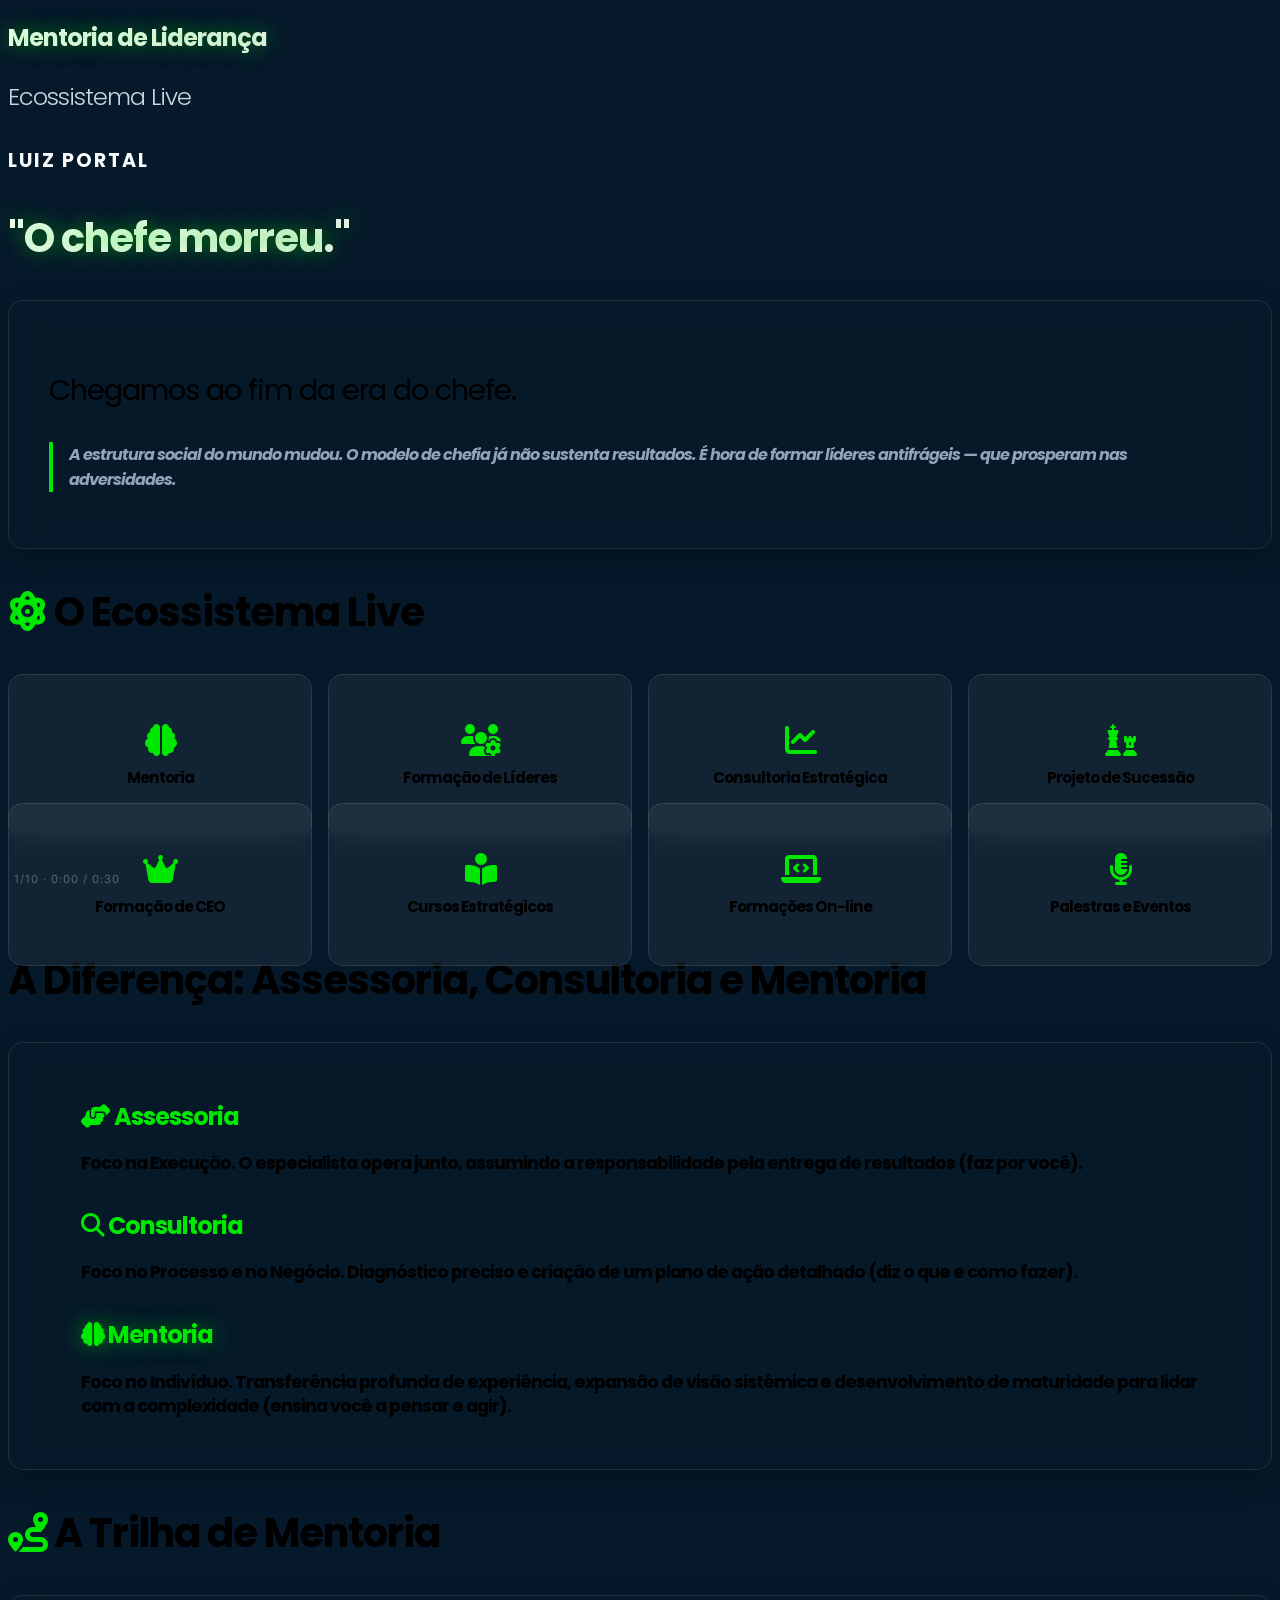
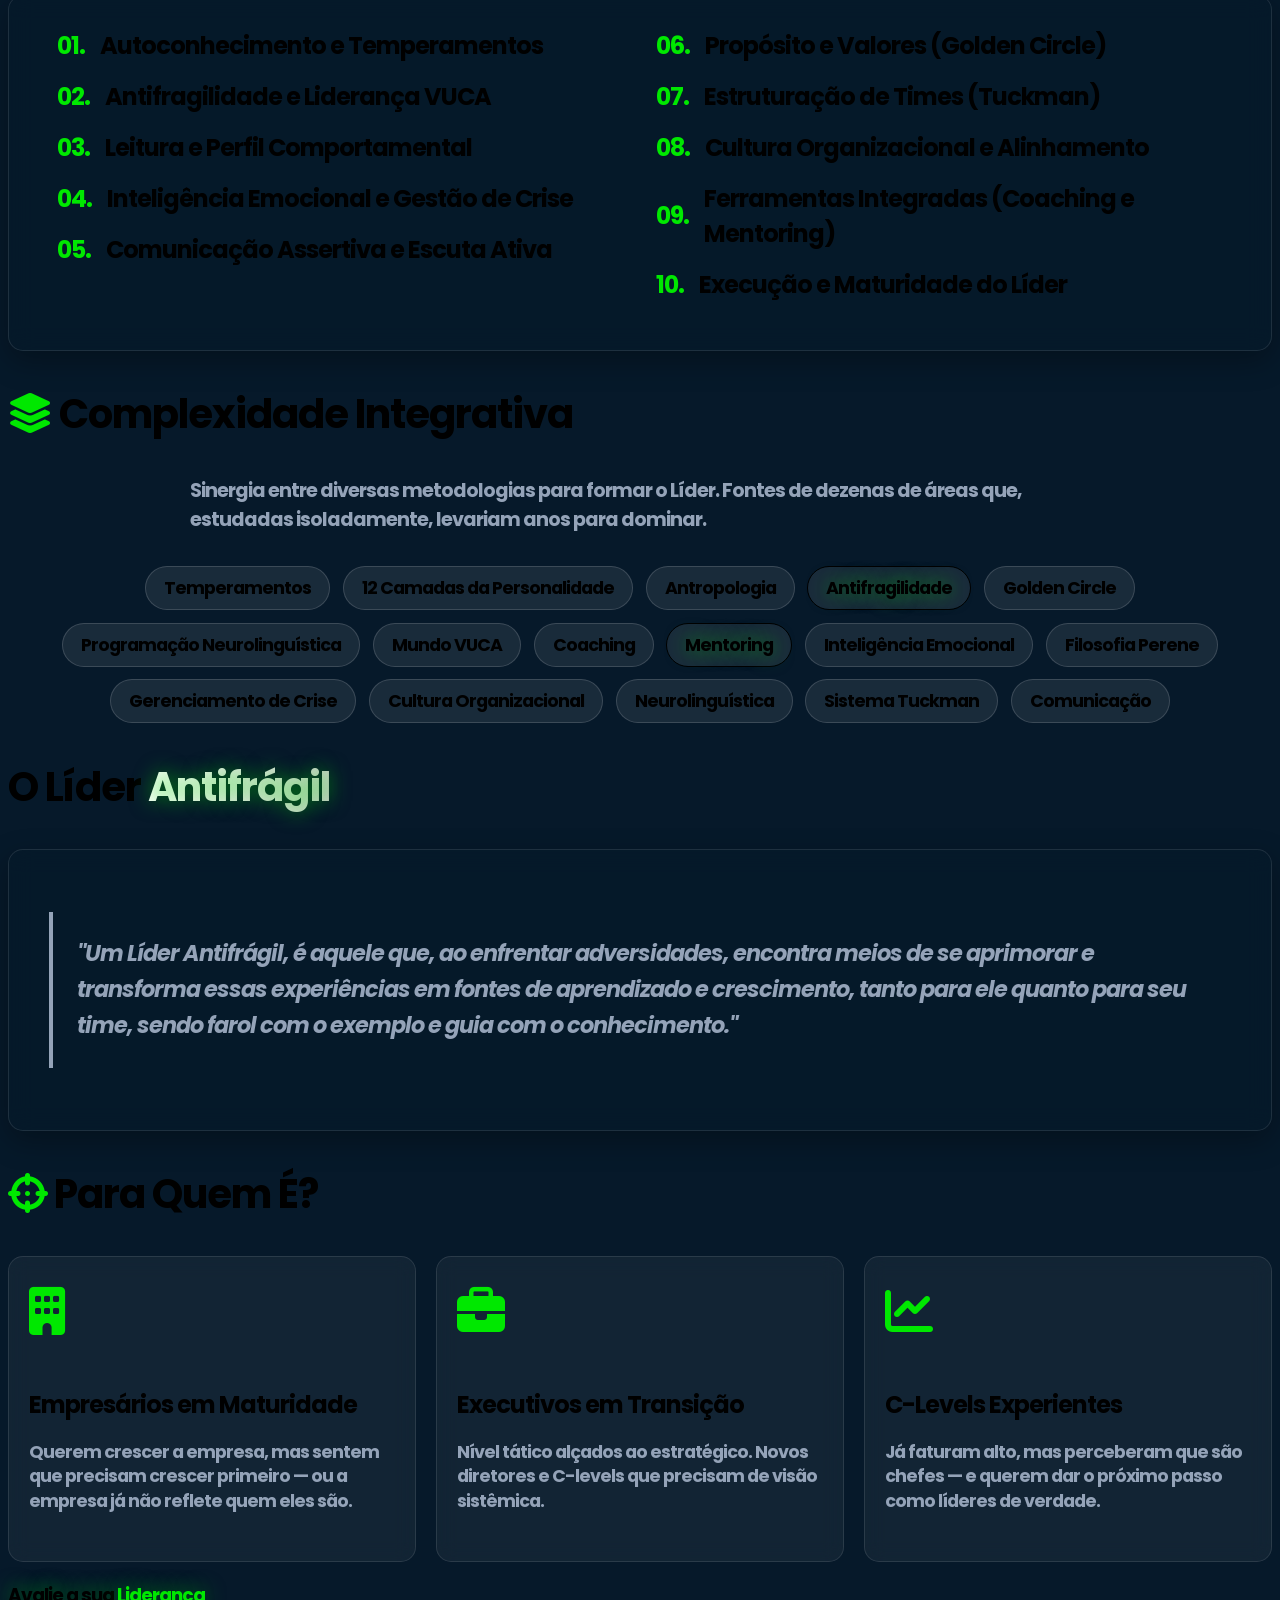
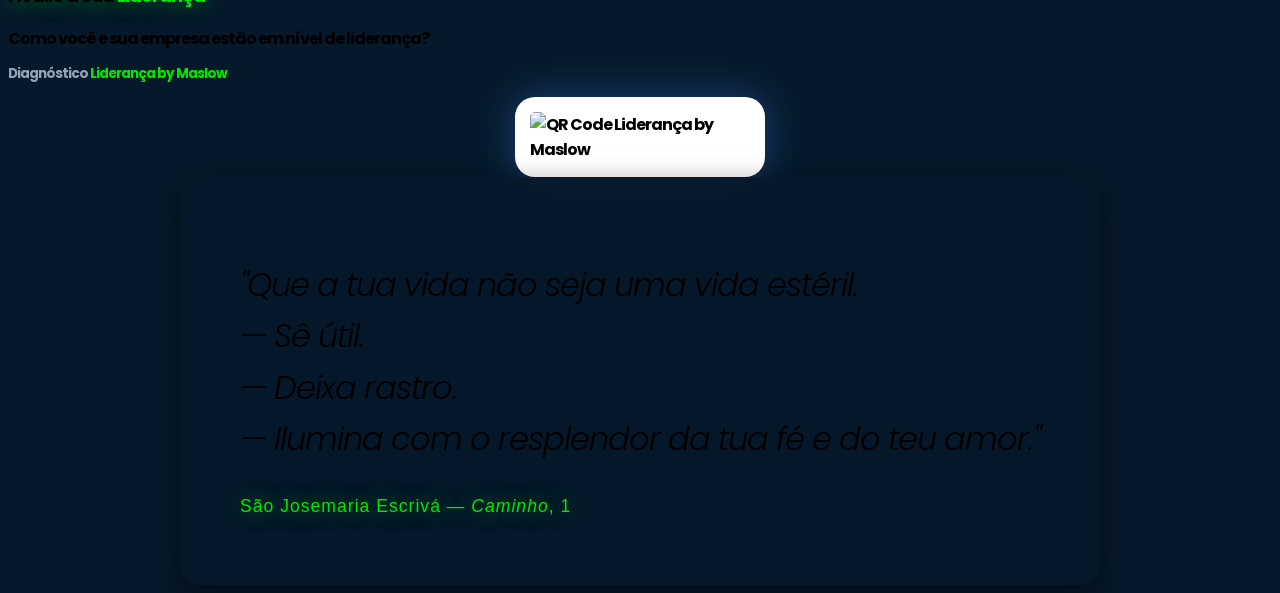
==== commit 01ceab70: "Update: implementado feedback do Luiz Portal em 8 slides (grid na home, textos, trilha e ferramentas" ====
--- a/index.html
+++ b/index.html
@@ -181,7 +181,7 @@
             <!-- Slide 1: Capa -->
             <section class="slide-cover textured">
                 <h1 class="title-primary glow-text kinetic-gradient">Mentoria de Liderança</h1>
-                <h3 class="subtitle">Ecossistema Live — Consultoria de Negócios</h3>
+                <h3 class="subtitle">Ecossistema Live</h3>
                 <p class="presenter-name mt-5">Luiz Portal</p>
             </section>
 
@@ -193,149 +193,168 @@
                         Chegamos ao fim da era do chefe.
                     </p>
                     <p class="fragment fade-up italic text-gray mt-5 border-l-4">
-                        O mundo mudou. A liderança tradicional já não sustenta resultados. É hora de formar líderes
-                        <strong>antifrágeis</strong> — que prosperam nas adversidades.
+                        A estrutura social do mundo mudou. O modelo de chefia já não sustenta resultados. É hora de
+                        formar líderes <strong>antifrágeis</strong> — que prosperam nas adversidades.
                     </p>
                 </div>
             </section>
 
-            <!-- Slide 3: Ecossistema Live — Mandala Circular -->
+            <!-- Slide 3: Ecossistema Live — Grid -->
             <section class="textured">
                 <h2 class="section-title"><i class="fas fa-atom text-blue"></i> O Ecossistema Live</h2>
-                <div class="mandala-container">
-                    <!-- Anel orbital -->
-                    <div class="mandala-orbit"></div>
-                    <!-- Linhas conectoras (inline rotation) -->
-                    <div class="m-line" style="transform: rotate(-90deg);"></div>
-                    <div class="m-line" style="transform: rotate(-45deg);"></div>
-                    <div class="m-line" style="transform: rotate(0deg);"></div>
-                    <div class="m-line" style="transform: rotate(45deg);"></div>
-                    <div class="m-line" style="transform: rotate(90deg);"></div>
-                    <div class="m-line" style="transform: rotate(135deg);"></div>
-                    <div class="m-line" style="transform: rotate(180deg);"></div>
-                    <div class="m-line" style="transform: rotate(225deg);"></div>
-                    <!-- Centro -->
-                    <div class="mandala-core">
-                        <span>Live</span>
-                    </div>
-                    <!-- 8 Nós com posição inline -->
-                    <div class="m-node fragment zoom-in" style="top:20px; left:230px;">
-                        <i class="fas fa-chart-line"></i>
-                        <h4>Consultoria Estratégica</h4>
-                    </div>
-                    <div class="m-node fragment zoom-in" style="top:81px; left:378px;">
-                        <i class="fas fa-chess"></i>
-                        <h4>Sucessão Empresarial</h4>
-                    </div>
-                    <div class="m-node fragment zoom-in" style="top:230px; left:440px;">
-                        <i class="fas fa-users-cog"></i>
-                        <h4>Formação de Líderes</h4>
-                    </div>
-                    <div class="m-node fragment zoom-in" style="top:378px; left:378px;">
-                        <i class="fas fa-compass"></i>
-                        <h4>Mentoria de Líderes</h4>
-                    </div>
-                    <div class="m-node fragment zoom-in" style="top:440px; left:230px;">
-                        <i class="fas fa-crown"></i>
-                        <h4>Formação do CEO</h4>
-                    </div>
-                    <div class="m-node fragment zoom-in" style="top:378px; left:81px;">
-                        <i class="fas fa-book-reader"></i>
-                        <h4>Cursos Estratégicos</h4>
-                    </div>
-                    <div class="m-node fragment zoom-in" style="top:230px; left:20px;">
-                        <i class="fas fa-laptop-code"></i>
-                        <h4>Formações Digitais</h4>
-                    </div>
-                    <div class="m-node fragment zoom-in" style="top:81px; left:81px;">
-                        <i class="fas fa-microphone-alt"></i>
-                        <h4>Eventos e Palestras</h4>
+                <div class="cards-container"
+                    style="display: grid; grid-template-columns: repeat(4, 1fr); gap: 1rem; margin-top: 2rem;">
+                    <div class="glass-card fragment fade-up"
+                        style="padding: 1.5rem 0.5rem; display: flex; flex-direction: column; align-items: center; justify-content: center; height: 100%;">
+                        <i class="fas fa-brain text-green" style="font-size: 2rem; margin-bottom: 0.8rem;"></i>
+                        <h4 style="font-size: 0.95rem; margin: 0; line-height: 1.2;">Mentoria</h4>
+                    </div>
+                    <div class="glass-card fragment fade-up"
+                        style="padding: 1.5rem 0.5rem; display: flex; flex-direction: column; align-items: center; justify-content: center; height: 100%;">
+                        <i class="fas fa-users-cog text-blue" style="font-size: 2rem; margin-bottom: 0.8rem;"></i>
+                        <h4 style="font-size: 0.95rem; margin: 0; line-height: 1.2;">Formação de Líderes</h4>
+                    </div>
+                    <div class="glass-card fragment fade-up"
+                        style="padding: 1.5rem 0.5rem; display: flex; flex-direction: column; align-items: center; justify-content: center; height: 100%;">
+                        <i class="fas fa-chart-line text-blue" style="font-size: 2rem; margin-bottom: 0.8rem;"></i>
+                        <h4 style="font-size: 0.95rem; margin: 0; line-height: 1.2;">Consultoria Estratégica</h4>
+                    </div>
+                    <div class="glass-card fragment fade-up"
+                        style="padding: 1.5rem 0.5rem; display: flex; flex-direction: column; align-items: center; justify-content: center; height: 100%;">
+                        <i class="fas fa-chess text-blue" style="font-size: 2rem; margin-bottom: 0.8rem;"></i>
+                        <h4 style="font-size: 0.95rem; margin: 0; line-height: 1.2;">Projeto de Sucessão</h4>
+                    </div>
+                    <div class="glass-card fragment fade-up"
+                        style="padding: 1.5rem 0.5rem; display: flex; flex-direction: column; align-items: center; justify-content: center; height: 100%;">
+                        <i class="fas fa-crown text-blue" style="font-size: 2rem; margin-bottom: 0.8rem;"></i>
+                        <h4 style="font-size: 0.95rem; margin: 0; line-height: 1.2;">Formação de CEO</h4>
+                    </div>
+                    <div class="glass-card fragment fade-up"
+                        style="padding: 1.5rem 0.5rem; display: flex; flex-direction: column; align-items: center; justify-content: center; height: 100%;">
+                        <i class="fas fa-book-reader text-blue" style="font-size: 2rem; margin-bottom: 0.8rem;"></i>
+                        <h4 style="font-size: 0.95rem; margin: 0; line-height: 1.2;">Cursos Estratégicos</h4>
+                    </div>
+                    <div class="glass-card fragment fade-up"
+                        style="padding: 1.5rem 0.5rem; display: flex; flex-direction: column; align-items: center; justify-content: center; height: 100%;">
+                        <i class="fas fa-laptop-code text-blue" style="font-size: 2rem; margin-bottom: 0.8rem;"></i>
+                        <h4 style="font-size: 0.95rem; margin: 0; line-height: 1.2;">Formações On-line</h4>
+                    </div>
+                    <div class="glass-card fragment fade-up"
+                        style="padding: 1.5rem 0.5rem; display: flex; flex-direction: column; align-items: center; justify-content: center; height: 100%;">
+                        <i class="fas fa-microphone-alt text-blue" style="font-size: 2rem; margin-bottom: 0.8rem;"></i>
+                        <h4 style="font-size: 0.95rem; margin: 0; line-height: 1.2;">Palestras e Eventos</h4>
                     </div>
                 </div>
             </section>
 
             <!-- Slide 4: O que é Mentoria? -->
             <section class="textured">
-                <h2 class="section-title">Mentoria, Consultoria ou Assessoria?</h2>
-                <div class="cards-container">
-                    <div class="glass-card fragment fade-right">
-                        <i class="fas fa-search card-icon"></i>
-                        <h4>Consultoria</h4>
-                        <p>Diagnóstico e plano de ação. Foco no processo e no negócio.</p>
-                    </div>
-                    <div class="glass-card fragment fade-up">
-                        <i class="fas fa-hands-helping card-icon"></i>
-                        <h4>Assessoria</h4>
-                        <p>Execução direta. O especialista opera junto ao cliente.</p>
-                    </div>
-                    <div class="glass-card fragment fade-left" style="border-color: rgba(0,232,0,0.5);">
-                        <i class="fas fa-brain card-icon"></i>
-                        <h4 class="text-green">Mentoria</h4>
-                        <p>Foco no <strong>indivíduo</strong>. Transferência de experiência, expansão de visão e
-                            amadurecimento do líder.</p>
-                    </div>
+                <h2 class="section-title">A Diferença: Assessoria, Consultoria e Mentoria</h2>
+                <div class="content-box"
+                    style="text-align: left; background: rgba(6, 25, 42, 0.95); padding: 2rem 3rem;">
+
+                    <div class="fragment fade-up"
+                        style="margin-bottom: 2rem; padding-left: 1.5rem; border-left: 4px solid var(--live-blue);">
+                        <h3 class="text-blue" style="margin-bottom: 0.3rem; font-size: 1.5rem;"><i
+                                class="fas fa-hands-helping"></i> Assessoria</h3>
+                        <p style="font-size: 1.1rem; line-height: 1.4;"><strong>Foco na Execução.</strong> O
+                            especialista opera junto, assumindo a responsabilidade pela entrega de resultados
+                            (<strong>faz por você</strong>).</p>
+                    </div>
+
+                    <div class="fragment fade-up"
+                        style="margin-bottom: 2rem; padding-left: 1.5rem; border-left: 4px solid var(--live-blue);">
+                        <h3 class="text-blue" style="margin-bottom: 0.3rem; font-size: 1.5rem;"><i
+                                class="fas fa-search"></i> Consultoria</h3>
+                        <p style="font-size: 1.1rem; line-height: 1.4;"><strong>Foco no Processo e no Negócio.</strong>
+                            Diagnóstico preciso e criação de um plano de ação detalhado (<strong>diz o que e como
+                                fazer</strong>).</p>
+                    </div>
+
+                    <div class="fragment fade-up"
+                        style="padding-left: 1.5rem; border-left: 4px solid var(--live-green);">
+                        <h3 class="text-green glow-text" style="margin-bottom: 0.3rem; font-size: 1.5rem;"><i
+                                class="fas fa-brain"></i> Mentoria</h3>
+                        <p style="font-size: 1.1rem; line-height: 1.4;"><strong>Foco no Indivíduo.</strong>
+                            Transferência profunda de experiência, expansão de visão sistêmica e desenvolvimento de
+                            maturidade para lidar com a complexidade (<strong>ensina você a pensar e agir</strong>).</p>
+                    </div>
+
                 </div>
             </section>
 
             <!-- Slide 5: A Trilha das 10 Sessões -->
             <section class="textured">
-                <h2 class="section-title"><i class="fas fa-route text-blue"></i> A Trilha: 10 Sessões</h2>
-                <div class="content-box text-left">
-                    <ul class="clean-list">
-                        <li class="fragment fade-up">
-                            <i class="fas fa-user-check text-green"></i>
-                            <span><strong>Autoconhecimento:</strong> Temperamento, perfil comportamental e maturidade
-                                (12 Camadas da Personalidade).</span>
-                        </li>
-                        <li class="fragment fade-up">
-                            <i class="fas fa-users text-green"></i>
-                            <span><strong>Leitura de pessoas:</strong> Capacidade de identificar e lidar com perfis à
-                                sua volta.</span>
-                        </li>
-                        <li class="fragment fade-up">
-                            <i class="fas fa-bullseye text-green"></i>
-                            <span><strong>Propósito e Alinhamento:</strong> Convergência dos objetivos pessoais com os
-                                da empresa/corporação.</span>
-                        </li>
-                        <li class="fragment fade-up">
-                            <i class="fas fa-people-arrows text-green"></i>
-                            <span><strong>Gestão de pessoas:</strong> Estrutura e ferramentas para lidar com pessoas no
-                                dia a dia.</span>
-                        </li>
-                    </ul>
+                <h2 class="section-title"><i class="fas fa-route text-green"></i> A Trilha de Mentoria</h2>
+                <div class="content-box text-left" style="padding: 2rem 3rem;">
+                    <div style="display: grid; grid-template-columns: 1fr 1fr; gap: 2rem;">
+                        <ul class="clean-list" style="font-size: 1.1rem;">
+                            <li class="fragment fade-up" style="margin-bottom: 1rem;"><strong
+                                    class="text-green">01.</strong> Autoconhecimento e Temperamentos</li>
+                            <li class="fragment fade-up" style="margin-bottom: 1rem;"><strong
+                                    class="text-green">02.</strong> Antifragilidade e Liderança VUCA</li>
+                            <li class="fragment fade-up" style="margin-bottom: 1rem;"><strong
+                                    class="text-green">03.</strong> Leitura e Perfil Comportamental</li>
+                            <li class="fragment fade-up" style="margin-bottom: 1rem;"><strong
+                                    class="text-green">04.</strong> Inteligência Emocional e Gestão de Crise</li>
+                            <li class="fragment fade-up" style="margin-bottom: 1rem;"><strong
+                                    class="text-green">05.</strong> Comunicação Assertiva e Escuta Ativa</li>
+                        </ul>
+                        <ul class="clean-list" style="font-size: 1.1rem;">
+                            <li class="fragment fade-up" style="margin-bottom: 1rem;"><strong
+                                    class="text-green">06.</strong> Propósito e Valores (Golden Circle)</li>
+                            <li class="fragment fade-up" style="margin-bottom: 1rem;"><strong
+                                    class="text-green">07.</strong> Estruturação de Times (Tuckman)</li>
+                            <li class="fragment fade-up" style="margin-bottom: 1rem;"><strong
+                                    class="text-green">08.</strong> Cultura Organizacional e Alinhamento</li>
+                            <li class="fragment fade-up" style="margin-bottom: 1rem;"><strong
+                                    class="text-green">09.</strong> Ferramentas Integradas (Coaching e Mentoring)</li>
+                            <li class="fragment fade-up" style="margin-bottom: 1rem;"><strong
+                                    class="text-green">10.</strong> Execução e Maturidade do Líder</li>
+                        </ul>
+                    </div>
                 </div>
             </section>
 
             <!-- Slide 6: Ferramentas -->
             <section class="textured">
-                <h2 class="section-title"><i class="fas fa-toolbox text-blue"></i> Ferramentas da Mentoria</h2>
-                <div class="tools-list">
-                    <div class="tool-badge fragment fade-up">DISC / Herrmann</div>
-                    <div class="tool-badge fragment fade-up">Eneagrama</div>
-                    <div class="tool-badge fragment fade-up">Método GROW</div>
-                    <div class="tool-badge fragment fade-up">Modelo SCARF</div>
-                    <div class="tool-badge fragment fade-up">OKRs</div>
-                    <div class="tool-badge fragment fade-up">Escuta Ativa</div>
-                    <div class="tool-badge fragment fade-up">Matriz de Eisenhower</div>
-                    <div class="tool-badge fragment fade-up">Feedback Estruturado</div>
-                    <div class="tool-badge fragment fade-up">5 Porquês</div>
-                    <div class="tool-badge fragment fade-up">Kaizen</div>
-                    <div class="tool-badge fragment fade-up">Pomodoro</div>
-                    <div class="tool-badge fragment fade-up">Necrológio</div>
+                <h2 class="section-title"><i class="fas fa-layer-group text-blue"></i> Complexidade Integrativa</h2>
+                <p class="text-gray"
+                    style="font-size: 1.2rem; margin-bottom: 2rem; max-width: 900px; margin-left: auto; margin-right: auto;">
+                    Sinergia entre diversas metodologias para formar o Líder. Fontes de dezenas de áreas que, estudadas
+                    isoladamente, levariam anos para dominar.
+                </p>
+                <div class="tools-list" style="justify-content: center; gap: 0.8rem;">
+                    <div class="tool-badge fragment fade-in">Temperamentos</div>
+                    <div class="tool-badge fragment fade-in">12 Camadas da Personalidade</div>
+                    <div class="tool-badge fragment fade-in">Antropologia</div>
+                    <div class="tool-badge fragment fade-in glow-text"
+                        style="border-color: var(--live-green); color: var(--live-green);">Antifragilidade</div>
+                    <div class="tool-badge fragment fade-in">Golden Circle</div>
+                    <div class="tool-badge fragment fade-in">Programação Neurolinguística</div>
+                    <div class="tool-badge fragment fade-in">Mundo VUCA</div>
+                    <div class="tool-badge fragment fade-in">Coaching</div>
+                    <div class="tool-badge fragment fade-in glow-text"
+                        style="border-color: var(--live-blue); color: var(--live-blue);">Mentoring</div>
+                    <div class="tool-badge fragment fade-in">Inteligência Emocional</div>
+                    <div class="tool-badge fragment fade-in">Filosofia Perene</div>
+                    <div class="tool-badge fragment fade-in">Gerenciamento de Crise</div>
+                    <div class="tool-badge fragment fade-in">Cultura Organizacional</div>
+                    <div class="tool-badge fragment fade-in">Neurolinguística</div>
+                    <div class="tool-badge fragment fade-in">Sistema Tuckman</div>
+                    <div class="tool-badge fragment fade-in">Comunicação</div>
                 </div>
             </section>
 
             <!-- Slide 7: O Destino — Líder Antifrágil -->
             <section class="textured">
-                <h2 class="section-title">O Resultado: Líder <span class="kinetic-gradient glow-text">Antifrágil</span>
-                </h2>
+                <h2 class="section-title">O Líder <span class="kinetic-gradient glow-text">Antifrágil</span></h2>
                 <div class="content-box">
-                    <p class="highlight-text">
-                        Um líder formado, preparado para <strong>prosperar nas adversidades</strong>.
-                    </p>
-                    <p class="fragment fade-up italic text-gray mt-5 border-l-4">
-                        Com clareza de quem é, domínio das ferramentas de gestão de pessoas e alinhamento entre
-                        propósito pessoal e corporativo.
+                    <p class="italic text-gray border-l-4"
+                        style="font-size: 1.4rem; line-height: 1.6; padding: 1.5rem; text-align: left; border-color: var(--live-green);">
+                        "Um Líder Antifrágil, é aquele que, ao enfrentar adversidades, encontra meios de se aprimorar e
+                        <strong>transforma essas experiências em fontes de aprendizado e crescimento</strong>, tanto
+                        para ele quanto para seu time, sendo farol com o exemplo e guia com o conhecimento."
                     </p>
                 </div>
             </section>
@@ -380,16 +399,17 @@
             </section>
 
             <!-- Slide 10: Encerramento — Frase São Josemaria Escrivá -->
-            <section data-background-image="footprints.png" data-background-size="cover" data-background-opacity="0.35">
+            <section data-background-image="footprints.png" data-background-size="cover" data-background-opacity="0.30">
                 <div
-                    style="background: rgba(6,25,42,0.75); border-radius: 20px; padding: 50px 60px; backdrop-filter: blur(6px); max-width: 700px; margin: 0 auto;">
+                    style="background: rgba(6,25,42,0.85); border-radius: 20px; padding: 50px 60px; backdrop-filter: blur(8px); max-width: 800px; margin: 0 auto; box-shadow: 0 10px 30px rgba(0,0,0,0.5);">
                     <p
-                        style="font-size: 2rem; font-weight: 300; line-height: 1.6; font-style: italic; margin-bottom: 1rem;">
+                        style="font-size: 2rem; font-weight: 300; line-height: 1.6; font-style: italic; margin-bottom: 2rem;">
                         "Que a tua vida não seja uma vida estéril.<br>
                         — Sê útil.<br>
-                        — Deixa rastro."
+                        — Deixa rastro.<br>
+                        — Ilumina com o resplendor da tua fé e do teu amor."
                     </p>
-                    <p class="text-gray" style="font-size: 1rem; letter-spacing: 1px;">
+                    <p class="text-green glow-text" style="font-size: 1.1rem; letter-spacing: 1px; font-weight: 500;">
                         São Josemaria Escrivá — <em>Caminho</em>, 1
                     </p>
                 </div>
@@ -468,15 +488,13 @@
         });
 
         Reveal.on('slidechanged', function (event) {
-            // Inicia timer quando sai do slide 1
-            if (!timerStarted && event.indexh >= 1) {
-                timerStarted = true;
-                startTime = Date.now();
-                elapsedInterval = setInterval(tickTimer, 1000);
-            }
             updateBadge();
         });
 
+        // Inicia timer imediatamente (slide 1 conta 30s)
+        timerStarted = true;
+        startTime = Date.now();
+        elapsedInterval = setInterval(tickTimer, 1000);
         updateBadge();
     </script>
 
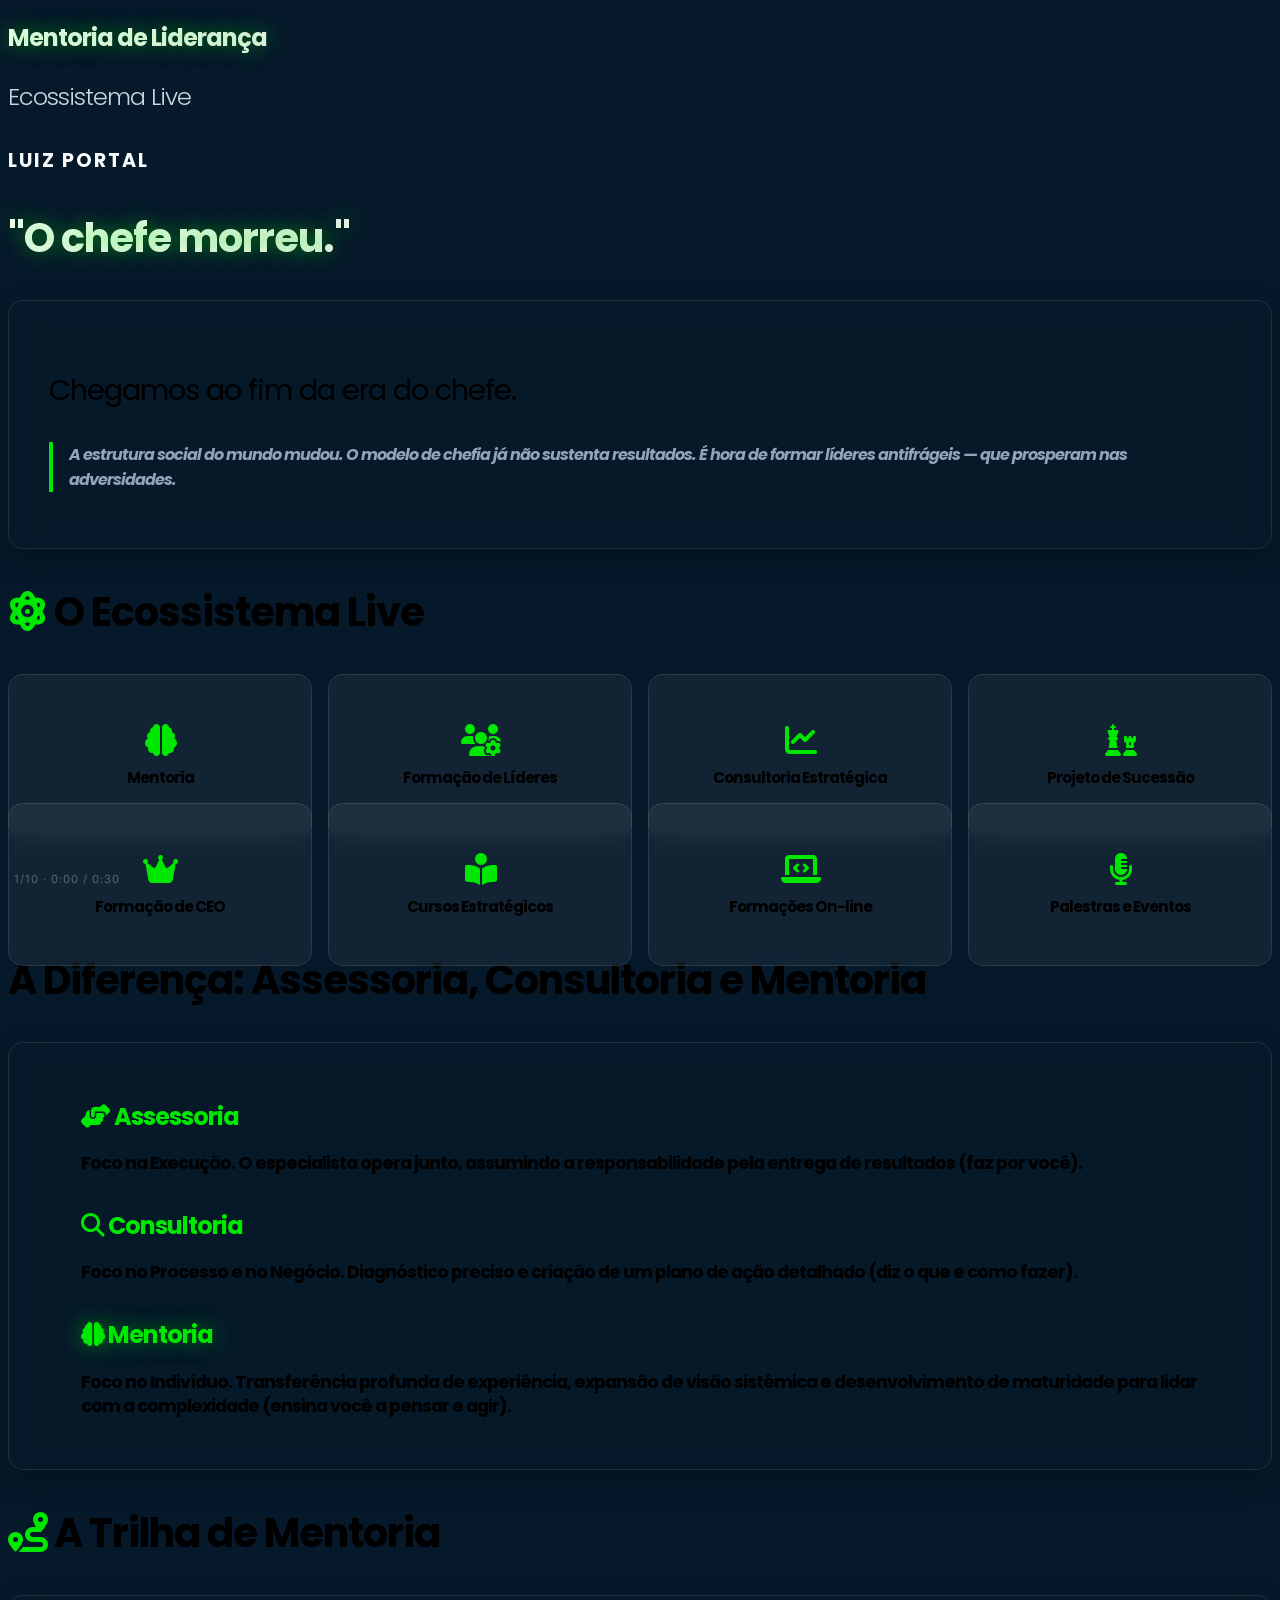
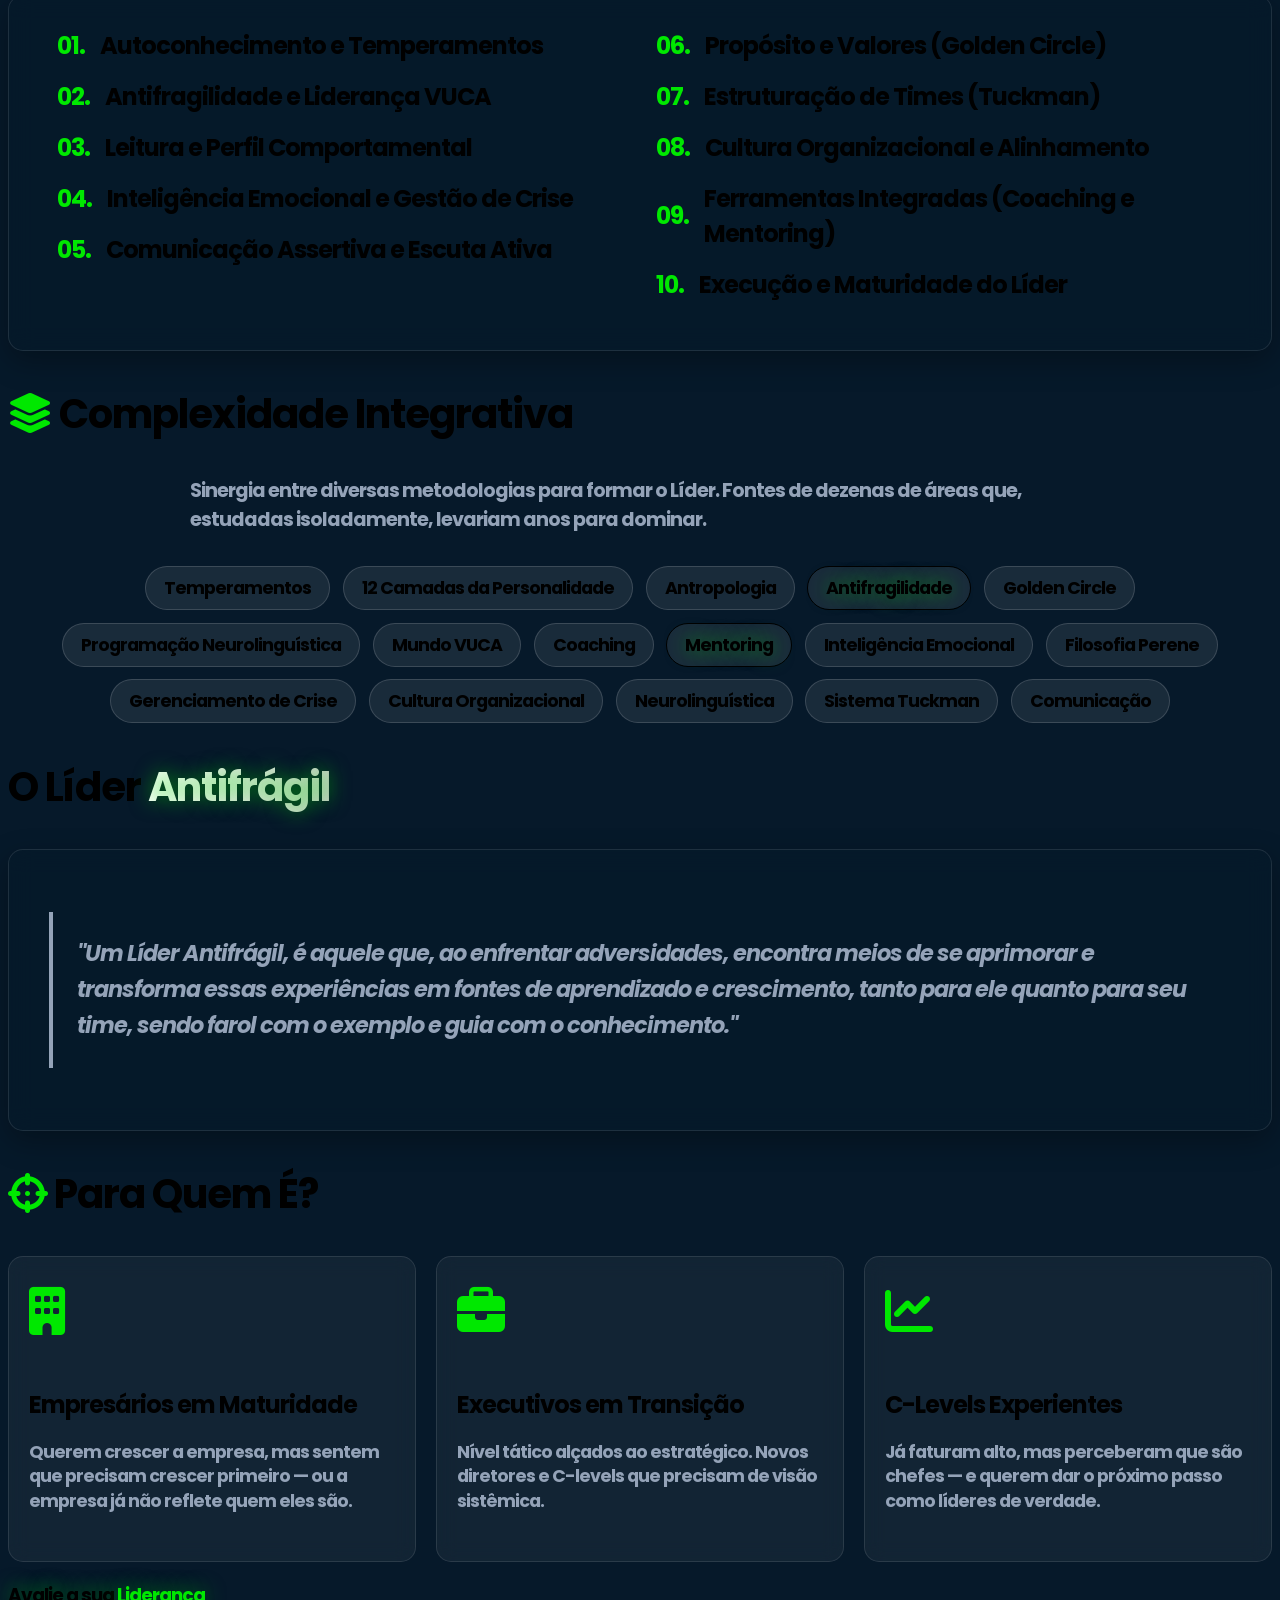
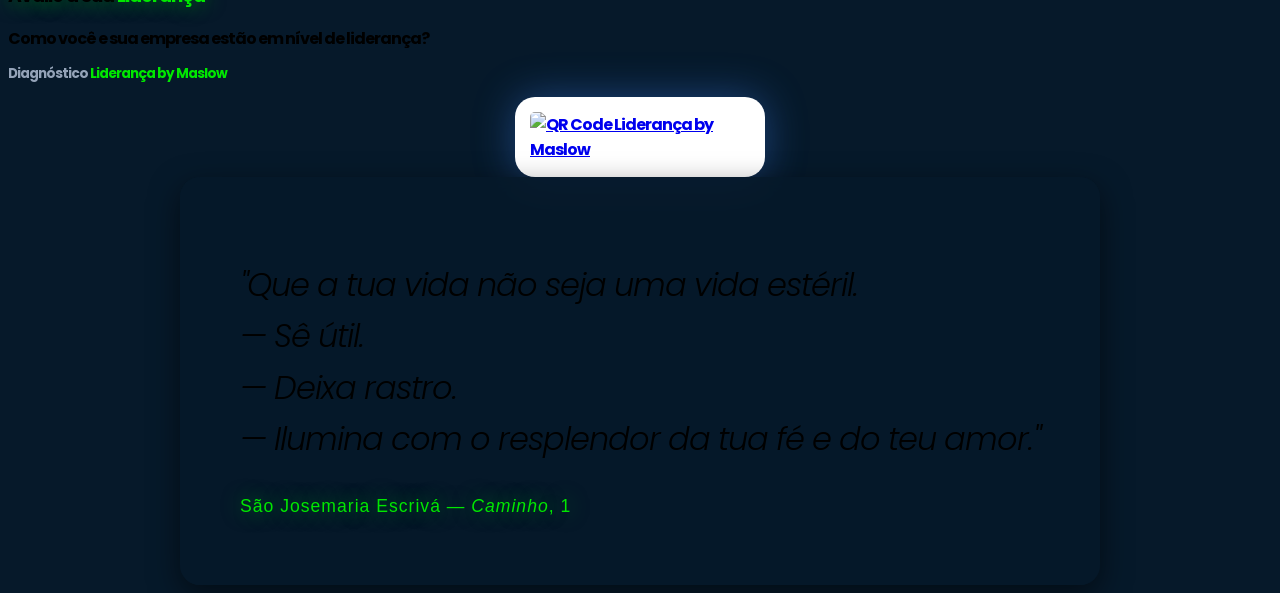
==== commit 4b64816e: "update: qr code link para o form" ====
--- a/index.html
+++ b/index.html
@@ -393,8 +393,11 @@
                 <p class="text-sm text-gray" style="margin-bottom: 0.8rem;">Diagnóstico <strong
                         class="text-green">Liderança by Maslow</strong></p>
                 <div class="qr-container">
-                    <img src="https://api.qrserver.com/v1/create-qr-code/?size=250x250&data=https://ecossistemalive.github.io/bni-luiz-portal-maslow/diagnostico"
-                        alt="QR Code Liderança by Maslow" class="qr-image" style="max-width: 220px;">
+                    <a href="https://ecossistemalive.github.io/bni-luiz-portal-maslow/diagnostico" target="_blank">
+                        <img src="https://api.qrserver.com/v1/create-qr-code/?size=250x250&data=https://ecossistemalive.github.io/bni-luiz-portal-maslow/diagnostico"
+                            alt="QR Code Liderança by Maslow" class="qr-image"
+                            style="max-width: 220px; cursor: pointer;">
+                    </a>
                 </div>
             </section>
 
